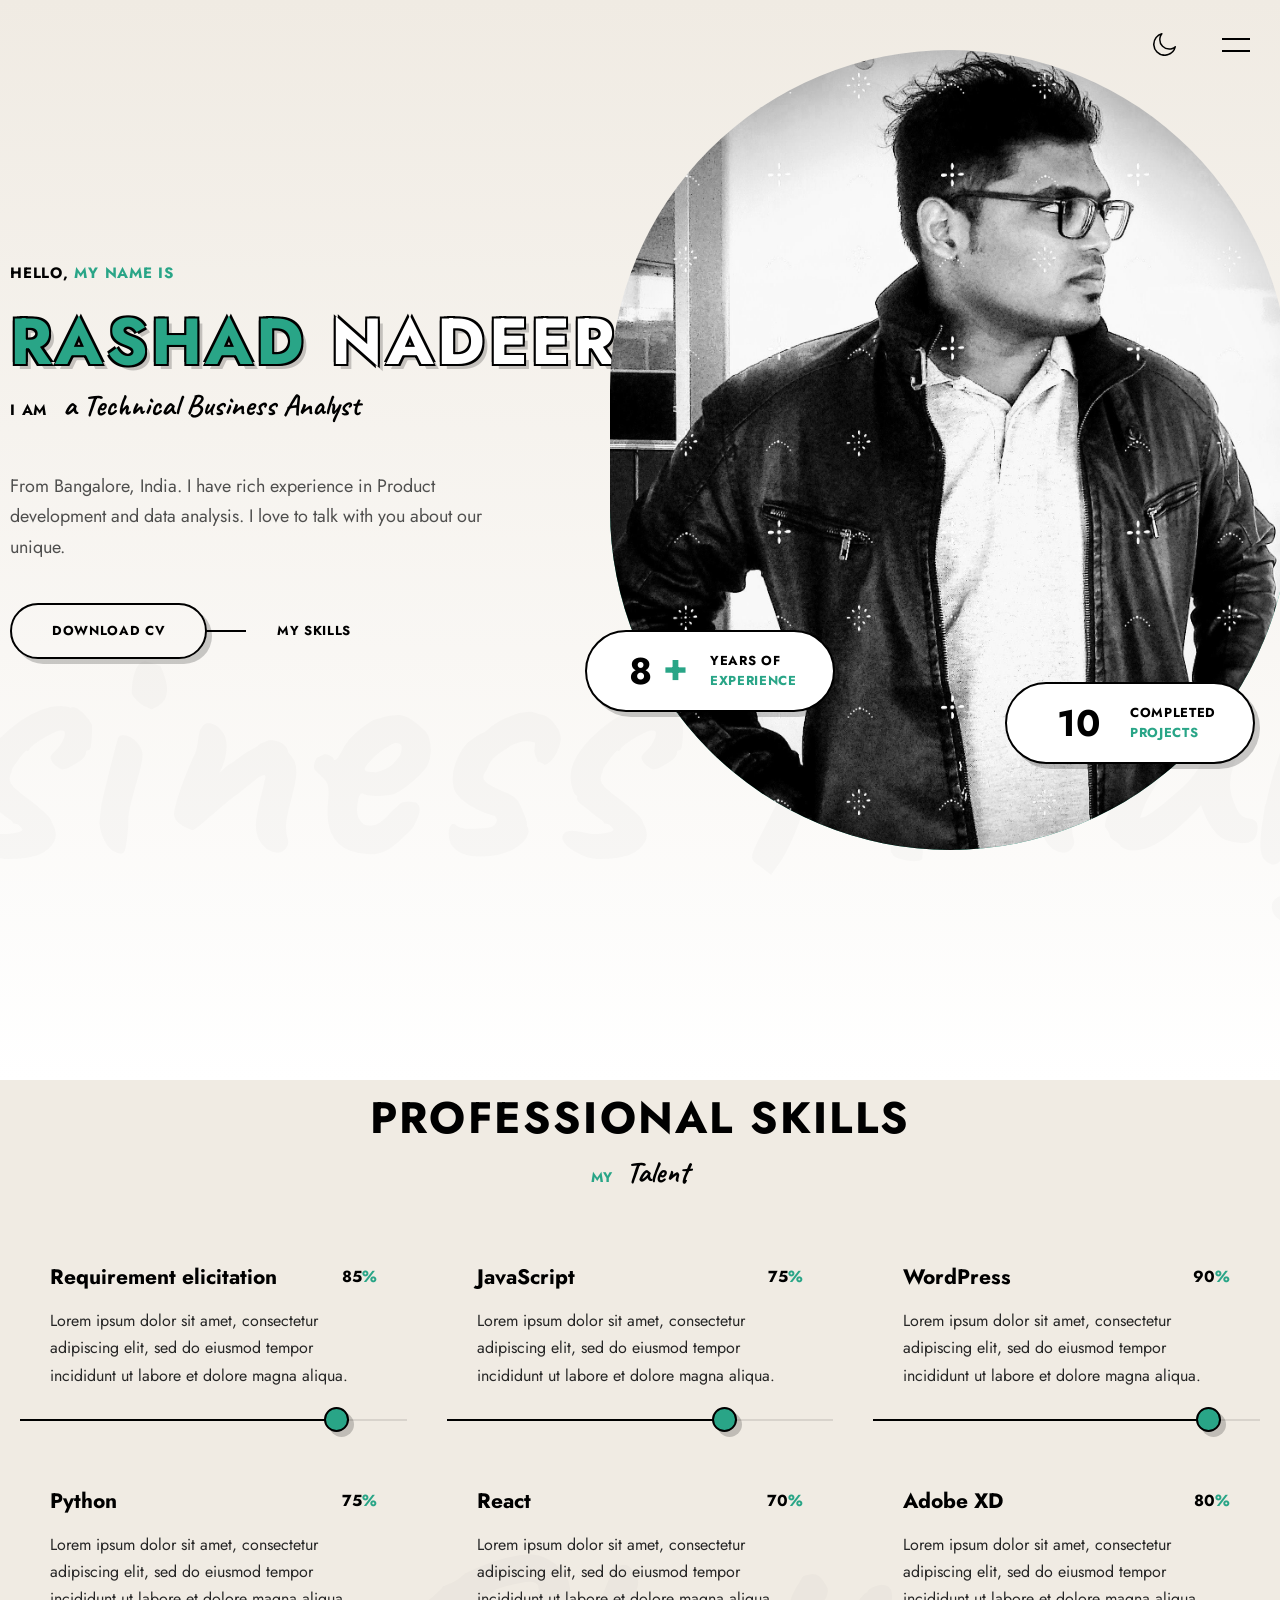
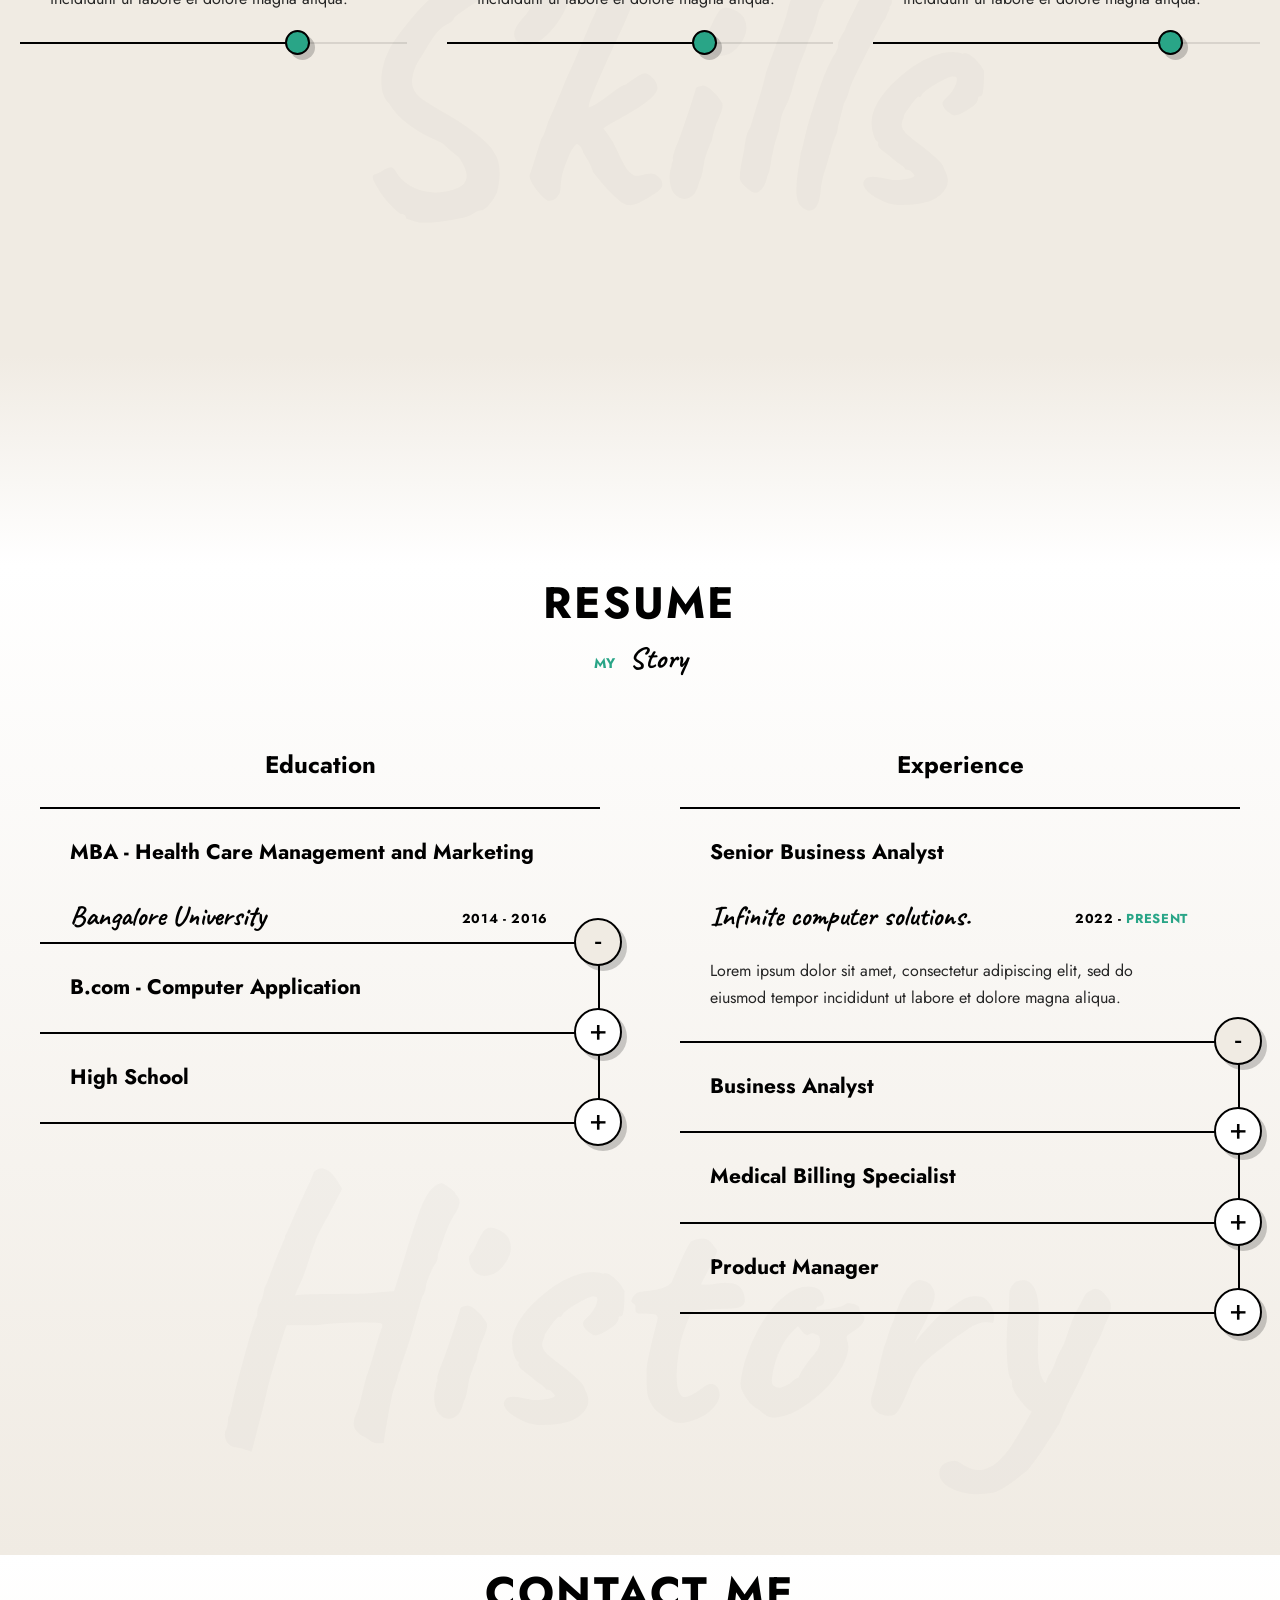
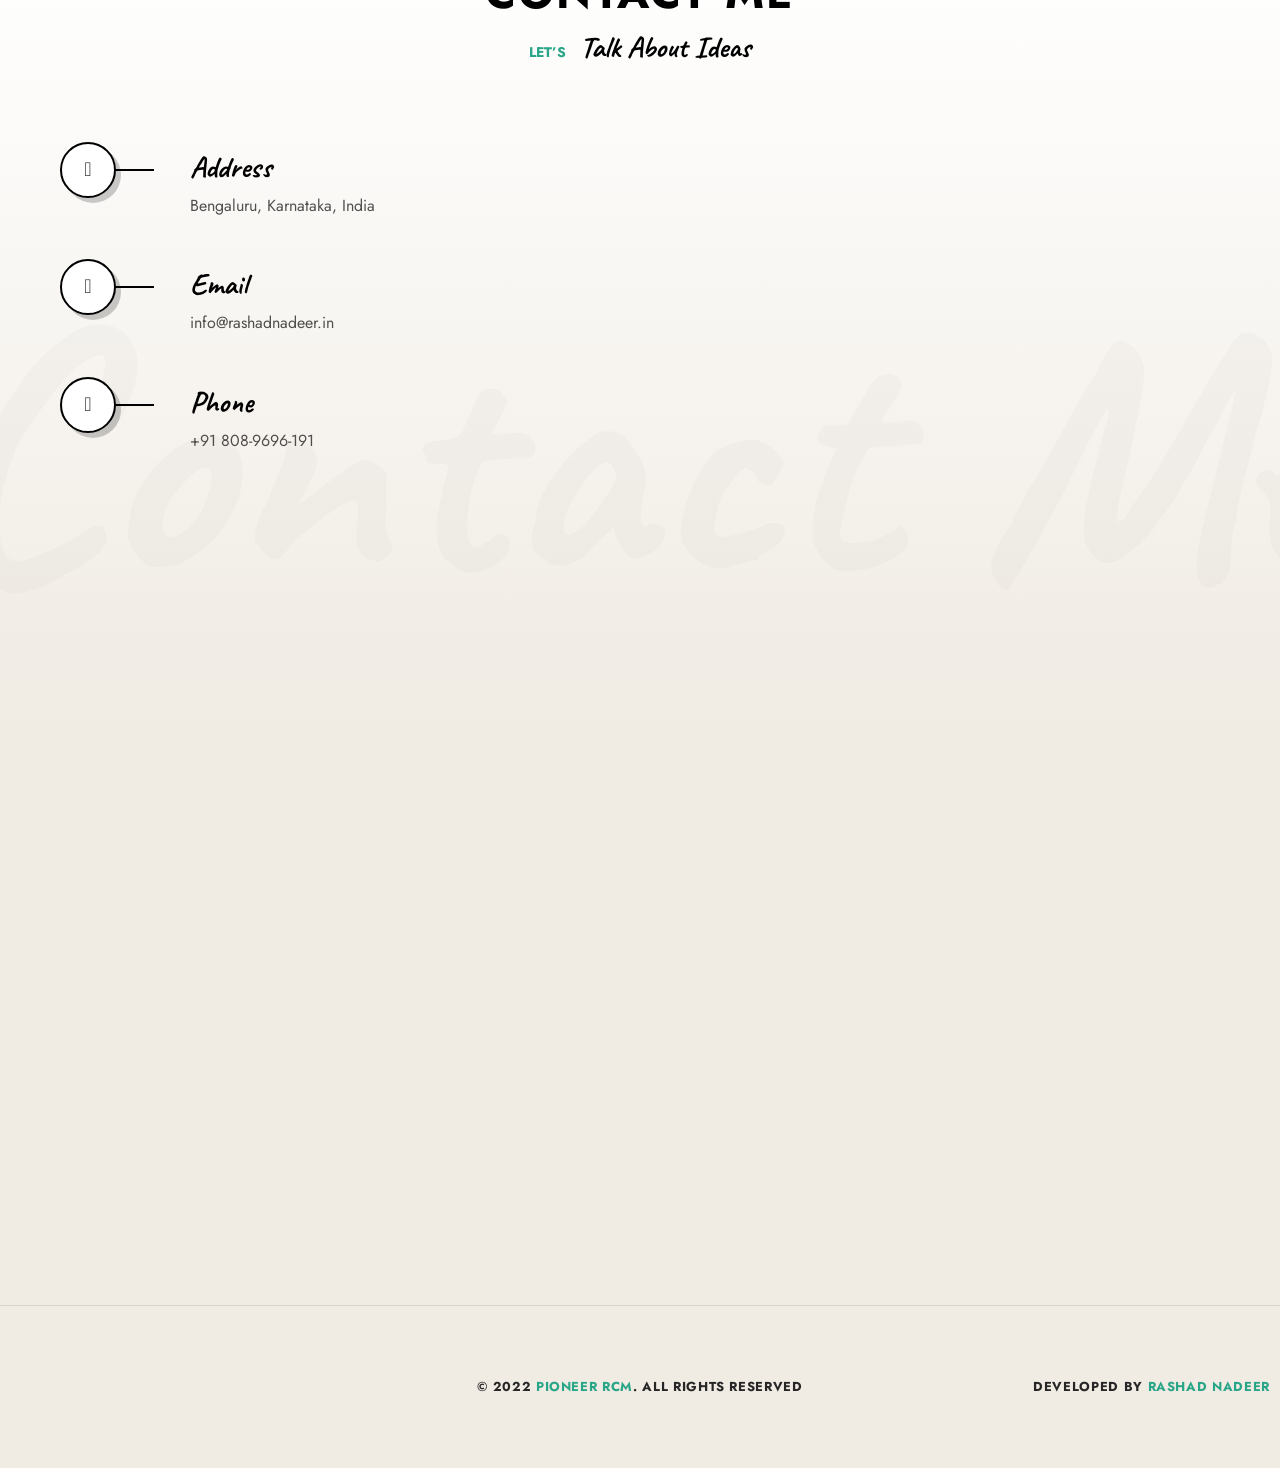
==== index.html @ 8ab6edcb "Update index.html" ====
<!DOCTYPE html>
<html lang="en-US">
    <head>
        <!-- Meta Data -->
        <meta charset="UTF-8" />
        <meta http-equiv="X-UA-Compatible" content="IE=edge" />
        <meta name="viewport" content="width=device-width, initial-scale=1" />
        <link
            rel="stylesheet"
            media="print"
            onload="this.onload=null;this.media='all';"
            id="ao_optimized_gfonts"
            href="https://fonts.googleapis.com/css?family=Jost%3A0%2C100%3B0%2C200%3B0%2C300%3B0%2C400%3B0%2C500%3B0%2C600%3B0%2C700%3B0%2C800%3B0%2C900%3B1%2C100%3B1%2C200%3B1%2C300%3B1%2C400%3B1%2C500%3B1%2C600%3B1%2C700%3B1%2C800%3B1%2C900%7CCaveat%3A400%3B500%3B600%3B700%7CRoboto%3A100%2C100italic%2C200%2C200italic%2C300%2C300italic%2C400%2C400italic%2C500%2C500italic%2C600%2C600italic%2C700%2C700italic%2C800%2C800italic%2C900%2C900italic%7CRoboto+Slab%3A100%2C100italic%2C200%2C200italic%2C300%2C300italic%2C400%2C400italic%2C500%2C500italic%2C600%2C600italic%2C700%2C700italic%2C800%2C800italic%2C900%2C900italic&amp;display=swap"
        />
        <link rel="profile" href="https://gmpg.org/xfn/11" />
        <link media="all" href="wp-content/cache/autoptimize/css/autoptimize_25d482dcd102f81dd9986758b4f0d419.css" rel="stylesheet" />
        <title>Rashad Nadeer - Business Analyst</title>
        <meta name="robots" content="max-image-preview:large" />
        <link href="https://fonts.gstatic.com/" crossorigin="anonymous" rel="preconnect" />
        <style id="classic-theme-styles-inline-css" type="text/css">
            /*! This file is auto-generated */
            .wp-block-button__link {
                color: #fff;
                background-color: #32373c;
                border-radius: 9999px;
                box-shadow: none;
                text-decoration: none;
                padding: calc(0.667em + 2px) calc(1.333em + 2px);
                font-size: 1.125em;
            }
            .wp-block-file__button {
                background: #32373c;
                color: #fff;
                text-decoration: none;
            }
        </style>
        <link rel="stylesheet" id="bslthms-advanced-btns-style-css" href="wp-content/Theme/advanced-btns/assets/style.css" type="text/css" media="all" />
        <link rel="stylesheet" id="elementor-post-7-css" href="wp-content/cache/autoptimize/css/autoptimize_single_4f865a00ffd3d82ce4476d03c33d5dc8.css" type="text/css" media="all" />
        <link rel="stylesheet" id="elementor-post-115-css" href="wp-content/cache/autoptimize/css/autoptimize_single_709d7c8305d66cae9bf28d0bc68e9b47.css" type="text/css" media="all" />
        <link rel="preconnect" href="https://fonts.gstatic.com/" crossorigin />
        <script type="text/javascript" src="wp-includes/js/jquery/jquery.min.js" id="jquery-core-js"></script>
        <link rel="EditURI" type="application/rsd+xml" title="RSD" href="xmlrpc0db0.php?rsd" />
        <meta name="generator" content="WordPress 6.3" />
        <link rel="canonical" href="index.html" />
        <link rel="shortlink" href="index.html" />
        <link rel="alternate" type="application/json+oembed" href="wp-json/oembed/1.0/embedfadd?url=https%3A%2F%2Frashadnadeer.in%2F" />
        <link rel="alternate" type="text/xml+oembed" href="wp-json/oembed/1.0/embed6e47?url=https%3A%2F%2Frashadnadeer.in%2F&amp;format=xml" />
        <meta name="description" content="Rashad Nadeer - Business Analyst" />
        <style></style>
        <meta name="generator" content="Elementor 3.15.3; features: e_dom_optimization, e_optimized_assets_loading, additional_custom_breakpoints; settings: css_print_method-external, google_font-enabled, font_display-auto" />
        <link rel="icon" href="wp-content/uploads/2023/04/cropped-ms-icon-310x310-1-32x32.png" sizes="32x32" />
        <link rel="icon" href="wp-content/uploads/2023/04/cropped-ms-icon-310x310-1-192x192.png" sizes="192x192" />
        <link rel="apple-touch-icon" href="wp-content/uploads/2023/04/cropped-ms-icon-310x310-1-180x180.png" />
        <meta name="msapplication-TileImage" content="https://rashadnadeer.in/wp-content/uploads/2023/04/cropped-ms-icon-310x310-1-270x270.png" />
    </head>
    <body class="home page-template page-template-template-layout-builder page-template-template-layout-builder-php page page-id-115 light-skin elementor-default elementor-kit-7 elementor-page elementor-page-115">
        <div class="container-page">
            <!-- Header -->
            <header class="header">
                <div class="header__builder">
                    <div data-elementor-type="wp-post" data-elementor-id="91" class="elementor elementor-91">
                        <section
                            class="elementor-section elementor-top-section elementor-element elementor-element-852e3c9 elementor-section-content-middle elementor-section-full_width elementor-section-height-default elementor-section-height-default"
                            data-id="852e3c9"
                            data-element_type="section"
                        >
                            <div class="elementor-container elementor-column-gap-no">
                                <div class="elementor-column elementor-col-50 elementor-top-column elementor-element elementor-element-ab1238c" data-id="ab1238c" data-element_type="column">
                                    <div class="elementor-widget-wrap elementor-element-populated">
                                        <div class="elementor-element elementor-element-6b2395b elementor-widget elementor-widget-image" data-id="6b2395b" data-element_type="widget" data-widget_type="image.default">
                                            <div class="elementor-widget-container">
                                                <a href="index.html">
                                                    <noscript><img decoding="async" width="228" height="38" src="wp-content/uploads/2021/11/logo2.png" class="attachment-full size-full wp-image-1170" alt="" /></noscript>
                                                </a>
                                            </div>
                                        </div>
                                    </div>
                                </div>
                                <div class="elementor-column elementor-col-50 elementor-top-column elementor-element elementor-element-2c253e3" data-id="2c253e3" data-element_type="column">
                                    <div class="elementor-widget-wrap elementor-element-populated">
                                        <div
                                            class="elementor-element elementor-element-c48ea9c elementor-widget elementor-widget-luique-header-menu"
                                            data-id="c48ea9c"
                                            data-element_type="widget"
                                            data-widget_type="luique-header-menu.default"
                                        >
                                            <div class="elementor-widget-container">
                                                <!-- switcher btn -->
                                                <a href="#" class="switcher-btn">
                                                    <span class="sw-before">
                                                        <svg xmlns="http://www.w3.org/2000/svg" width="23" height="23" viewBox="0 0 23 23">
                                                            <path
                                                                id="Dark_Theme"
                                                                data-name="Dark Theme"
                                                                fill="#000"
                                                                d="M1759.46,111.076a0.819,0.819,0,0,0-.68.147,8.553,8.553,0,0,1-2.62,1.537,8.167,8.167,0,0,1-2.96.531,8.655,8.655,0,0,1-8.65-8.682,9.247,9.247,0,0,1,.47-2.864,8.038,8.038,0,0,1,1.42-2.54,0.764,0.764,0,0,0-.12-1.063,0.813,0.813,0,0,0-.68-0.148,11.856,11.856,0,0,0-6.23,4.193,11.724,11.724,0,0,0,1,15.387,11.63,11.63,0,0,0,19.55-5.553A0.707,0.707,0,0,0,1759.46,111.076Zm-4.5,6.172a10.137,10.137,0,0,1-14.29-14.145,10.245,10.245,0,0,1,3.38-2.836c-0.14.327-.29,0.651-0.41,1.006a9.908,9.908,0,0,0-.56,3.365,10.162,10.162,0,0,0,10.15,10.189,9.776,9.776,0,0,0,3.49-.62,11.659,11.659,0,0,0,1.12-.473A10.858,10.858,0,0,1,1754.96,117.248Z"
                                                                transform="translate(-1737 -98)"
                                                            />
                                                        </svg>
                                                    </span>
                                                    <span class="sw-after">
                                                        <svg xmlns="http://www.w3.org/2000/svg" width="22.22" height="22.313" viewBox="0 0 22.22 22.313">
                                                            <path
                                                                id="Light_Theme"
                                                                data-name="Light Theme"
                                                                fill="#fff"
                                                                d="M1752.49,105.511a5.589,5.589,0,0,0-3.94-1.655,5.466,5.466,0,0,0-3.94,1.655,5.61,5.61,0,0,0,3.94,9.566,5.473,5.473,0,0,0,3.94-1.653,5.643,5.643,0,0,0,1.65-3.957A5.516,5.516,0,0,0,1752.49,105.511Zm-1.06,6.85a4.1,4.1,0,0,1-5.76,0,4.164,4.164,0,0,1,0-5.788A4.083,4.083,0,0,1,1751.43,112.361Zm7.47-3.662h-2.27a0.768,0.768,0,0,0,0,1.536h2.27A0.768,0.768,0,0,0,1758.9,108.7Zm-10.35,8.12a0.777,0.777,0,0,0-.76.769v2.274a0.777,0.777,0,0,0,.76.767,0.786,0.786,0,0,0,.77-0.767v-2.274A0.786,0.786,0,0,0,1748.55,116.819Zm7.85-.531-1.62-1.624a0.745,0.745,0,0,0-1.06,0,0.758,0.758,0,0,0,0,1.063l1.62,1.625a0.747,0.747,0,0,0,1.06,0A0.759,0.759,0,0,0,1756.4,116.288ZM1748.55,98.3a0.777,0.777,0,0,0-.76.768v2.273a0.778,0.778,0,0,0,.76.768,0.787,0.787,0,0,0,.77-0.768V99.073A0.786,0.786,0,0,0,1748.55,98.3Zm7.88,3.278a0.744,0.744,0,0,0-1.06,0l-1.62,1.624a0.758,0.758,0,0,0,0,1.063,0.745,0.745,0,0,0,1.06,0l1.62-1.624A0.758,0.758,0,0,0,1756.43,101.583Zm-15.96,7.116h-2.26a0.78,0.78,0,0,0-.77.768,0.76,0.76,0,0,0,.77.768h2.26A0.768,0.768,0,0,0,1740.47,108.7Zm2.88,5.965a0.745,0.745,0,0,0-1.06,0l-1.62,1.624a0.759,0.759,0,0,0,0,1.064,0.747,0.747,0,0,0,1.06,0l1.62-1.625A0.758,0.758,0,0,0,1743.35,114.664Zm0-11.457-1.62-1.624a0.744,0.744,0,0,0-1.06,0,0.758,0.758,0,0,0,0,1.063l1.62,1.624a0.745,0.745,0,0,0,1.06,0A0.758,0.758,0,0,0,1743.35,103.207Z"
                                                                transform="translate(-1737.44 -98.313)"
                                                            />
                                                        </svg>
                                                    </span>
                                                </a>
                                                <!-- menu btn -->
                                                <a href="#" class="menu-btn"><span></span><span></span></a>
                                                <!-- Menu Full Overlay -->
                                                <div class="menu-full-overlay">
                                                    <div class="menu-full-container">
                                                        <div class="container">
                                                            <div class="row">
                                                                <div class="col-xs-12 col-sm-12 col-md-12 col-lg-12">
                                                                    <!-- menu full -->
                                                                    <div class="menu-full">
                                                                        <ul id="menu-main-menu" class="menu-full">
                                                                            <li id="menu-item-606" class="menu-item menu-item-type-custom menu-item-object-custom current-menu-item current_page_item">
                                                                                <a class="splitting-text-anim-2" data-splitting="chars" href="index.html">Home</a>
                                                                            </li>
                                                                            <li id="menu-item-1938" class="menu-item menu-item-type-custom menu-item-object-custom current-menu-item current_page_item">
                                                                                <a class="splitting-text-anim-2" data-splitting="chars" href="index.html#skills-section">Skills</a>
                                                                            </li>
                                                                            <li id="menu-item-607" class="menu-item menu-item-type-custom menu-item-object-custom current-menu-item current_page_item">
                                                                                <a class="splitting-text-anim-2" data-splitting="chars" href="index.html#resume-section">Resume</a>
                                                                            </li>
                                                                            <li id="menu-item-611" class="menu-item menu-item-type-custom menu-item-object-custom current-menu-item current_page_item">
                                                                                <a class="splitting-text-anim-2" data-splitting="chars" href="index.html#contact-section">Contact</a>
                                                                            </li>
                                                                        </ul>
                                                                    </div>                                                                 
                                                                    <div class="v-line-block"><span></span></div>
                                                                </div>
                                                            </div>
                                                        </div>
                                                    </div>
                                                    <div class="menu-overlay"></div>
                                                </div>
                                            </div>
                                        </div>
                                    </div>
                                </div>
                            </div>
                        </section>
                    </div>
                </div>
            </header>
            <!-- Wrapper -->
            <div class="wrapper">
                <div id="post-115" class="post-115 page type-page status-publish hentry">
                    <div data-elementor-type="wp-page" data-elementor-id="115" class="elementor elementor-115">
                        <section
                            class="elementor-section elementor-top-section elementor-element elementor-element-5928fe4 elementor-section-height-min-height elementor-section-content-middle lui-gradient-top elementor-section-boxed elementor-section-height-default elementor-section-items-middle"
                            data-id="5928fe4"
                            data-element_type="section"
                            id="started-section"
                        >
                            <div class="elementor-container elementor-column-gap-default">
                                <div class="elementor-column elementor-col-100 elementor-top-column elementor-element elementor-element-f7cb440" data-id="f7cb440" data-element_type="column">
                                    <div class="elementor-widget-wrap elementor-element-populated">
                                        <div
                                            class="elementor-element elementor-element-e6ecb78 v-line v-line-left elementor-widget elementor-widget-luique-hero-image"
                                            data-id="e6ecb78"
                                            data-element_type="widget"
                                            data-widget_type="luique-hero-image.default"
                                        >
                                            <div class="elementor-widget-container">
                                                <!-- Section Hero Started -->
                                                <div class="section hero-started">
                                                    <div class="content scrolla-element-anim-1 scroll-animate" data-animate="active">
                                                        <div class="titles">
                                                            <div class="lui-subtitle">
                                                                <span> Hello, <b>my name is</b> </span>
                                                            </div>
                                                            <h1 class="title splitting-text-anim-1 scroll-animate" data-splitting="chars" data-animate="active">
                                                                <span> <b>Rashad</b> Nadeer </span>
                                                            </h1>
                                                            <div class="label lui-subtitle">I am <strong>a Technical Business Analyst </strong></div>
                                                        </div>
                                                        <div class="description">
                                                            <div><p>From Bangalore, India. I have rich experience in Product development and data analysis. I love to talk with you about our unique.</p></div>  
                                                        </div>
                                                        <div class="bts">
                                                            <a target="_blank" href="wp-content/uploads/2022/10/Rashad_Nadeer_Resume.pdf" class="btn"> <span>Download CV</span> </a>
                                                            <a href="#skills-section" class="btn-lnk"> My Skills </a>
                                                        </div>
                                                    </div>
                                                    <div class="slide scrolla-element-anim-1 scroll-animate" data-animate="active">
                                                        <noscript><img decoding="async" src="wp-content/uploads/2022/09/profile2.png" alt="&lt;b&gt;Zoé&lt;/b&gt; Miller" /></noscript>
                                                        <img
                                                            class="lazyload"
                                                            decoding="async"
                                                            src="data:image/svg+xml,%3Csvg%20xmlns=%22http://www.w3.org/2000/svg%22%20viewBox=%220%200%20210%20140%22%3E%3C/svg%3E"
                                                            data-src="wp-content/uploads/2022/09/profile2.png"
                                                            alt="&lt;b&gt;Zoé&lt;/b&gt; Miller"
                                                        />
                                                        <span class="circle circle-1"></span>
                                                        <span
                                                            class="lazyload circle img-1"
                                                            data-bg="https://rashadnadeer.in/wp-content/uploads/2022/09/pat-1.png"
                                                            style="background-image: url(data:image/svg+xml,%3Csvg%20xmlns=%22http://www.w3.org/2000/svg%22%20viewBox=%220%200%20500%20300%22%3E%3C/svg%3E);"
                                                        ></span>
                                                        <span
                                                            class="lazyload circle img-2"
                                                            data-bg="https://rashadnadeer.in/wp-content/uploads/2022/09/pat-2.png"
                                                            style="background-image: url(data:image/svg+xml,%3Csvg%20xmlns=%22http://www.w3.org/2000/svg%22%20viewBox=%220%200%20500%20300%22%3E%3C/svg%3E);"
                                                        ></span>
                                                        <span
                                                            class="lazyload circle img-3"
                                                            data-bg="https://rashadnadeer.in/wp-content/uploads/2022/09/pat-2.png"
                                                            style="background-image: url(data:image/svg+xml,%3Csvg%20xmlns=%22http://www.w3.org/2000/svg%22%20viewBox=%220%200%20500%20300%22%3E%3C/svg%3E);"
                                                        ></span>
                                                        <div class="info-list">
                                                            <ul>
                                                                <li>
                                                                    <span class="num">8 <strong>+</strong></span> <span class="value">Years of <strong>Experience</strong></span>
                                                                </li>
                                                                <li>
                                                                    <span class="num">10</span> <span class="value">Completed <strong>Projects</strong></span>
                                                                </li>
                                                            </ul>
                                                        </div>
                                                    </div>
                                                </div>
                                            </div>
                                        </div>
                                        <div
                                            class="elementor-element elementor-element-1d7818b elementor-absolute elementor-widget elementor-widget-luique-bgtitle"
                                            data-id="1d7818b"
                                            data-element_type="widget"
                                            data-settings='{"_position":"absolute"}'
                                            data-widget_type="luique-bgtitle.default"
                                        >
                                            <div class="elementor-widget-container">
                                                <div class="lui-bgtitle"><span> Business Analyst </span></div>
                                            </div>
                                        </div>
                                    </div>
                                </div>
                            </div>
                        </section>
						<section
                            class="elementor-section elementor-top-section elementor-element elementor-element-c5eed56 elementor-section-full_width lui-gradient-center elementor-section-height-default elementor-section-height-default"
                            data-id="c5eed56"
                            data-element_type="section"
                            id="skills-section"
                        >
                            <div class="elementor-container elementor-column-gap-no">
                                <div class="elementor-column elementor-col-100 elementor-top-column elementor-element elementor-element-b550ade" data-id="b550ade" data-element_type="column">
                                    <div class="elementor-widget-wrap elementor-element-populated">
                                        <section
                                            class="elementor-section elementor-inner-section elementor-element elementor-element-5679044 elementor-section-boxed elementor-section-height-default elementor-section-height-default"
                                            data-id="5679044"
                                            data-element_type="section"
                                        >
                                            <div class="elementor-container elementor-column-gap-default">
                                                <div class="elementor-column elementor-col-100 elementor-inner-column elementor-element elementor-element-e1e8420" data-id="e1e8420" data-element_type="column">
                                                    <div class="elementor-widget-wrap elementor-element-populated">
                                                        <div
                                                            class="elementor-element elementor-element-1d04a55 elementor-widget elementor-widget-luique-section-heading"
                                                            data-id="1d04a55"
                                                            data-element_type="widget"
                                                            data-widget_type="luique-section-heading.default"
                                                        >
                                                            <div class="elementor-widget-container">
                                                                <!-- Section Heading -->
                                                                <div class="m-titles">
                                                                    <h2 class="m-title splitting-text-anim-1 scroll-animate" data-splitting="words" data-animate="active"><span> Professional Skills </span></h2>
                                                                    <div class="m-subtitle splitting-text-anim-1 scroll-animate" data-splitting="words" data-animate="active">
                                                                        <span> my <b>Talent</b> </span>
                                                                    </div>
                                                                </div>
                                                            </div>
                                                        </div>
                                                    </div>
                                                </div>
                                            </div>
                                        </section>
                                        <section
                                            class="elementor-section elementor-inner-section elementor-element elementor-element-6f48272 v-line v-line-left elementor-section-boxed elementor-section-height-default elementor-section-height-default"
                                            data-id="6f48272"
                                            data-element_type="section"
                                        >
                                            <div class="elementor-container elementor-column-gap-custom">
                                                <div class="elementor-column elementor-col-33 elementor-inner-column elementor-element elementor-element-2fe5eab" data-id="2fe5eab" data-element_type="column">
                                                    <div class="elementor-widget-wrap elementor-element-populated">
                                                        <div
                                                            class="elementor-element elementor-element-acf98dc elementor-widget elementor-widget-luique-skills"
                                                            data-id="acf98dc"
                                                            data-element_type="widget"
                                                            data-widget_type="luique-skills.default"
                                                        >
                                                            <div class="elementor-widget-container">
                                                                <!-- Skills -->
                                                                <div class="skills-items">
                                                                    <div class="skills-item scrolla-element-anim-1 scroll-animate" data-animate="active">
                                                                        <h6 class="name"><span> Requirement elicitation </span></h6>
                                                                        <div class="text">
                                                                            <div><p>Lorem ipsum dolor sit amet, consectetur adipiscing elit, sed do eiusmod tempor incididunt ut labore et dolore magna aliqua.</p></div>
                                                                        </div>
                                                                        <div class="dots">
                                                                            <div class="dot" style="width: 85%;"><span></span></div>
                                                                        </div>
                                                                        <div class="value">
                                                                            <span class="num">85<span>%</span></span>
                                                                        </div>
                                                                    </div>
                                                                    <div class="skills-item scrolla-element-anim-1 scroll-animate" data-animate="active">
                                                                        <h6 class="name"><span> Python </span></h6>
                                                                        <div class="text">
                                                                            <div><p>Lorem ipsum dolor sit amet, consectetur adipiscing elit, sed do eiusmod tempor incididunt ut labore et dolore magna aliqua.</p></div>
                                                                        </div>
                                                                        <div class="dots">
                                                                            <div class="dot" style="width: 75%;"><span></span></div>
                                                                        </div>
                                                                        <div class="value">
                                                                            <span class="num">75<span>%</span></span>
                                                                        </div>
                                                                    </div>
                                                                </div>
                                                            </div>
                                                        </div>
                                                    </div>
                                                </div>
                                                <div class="elementor-column elementor-col-33 elementor-inner-column elementor-element elementor-element-c5d3613" data-id="c5d3613" data-element_type="column">
                                                    <div class="elementor-widget-wrap elementor-element-populated">
                                                        <div
                                                            class="elementor-element elementor-element-9959a83 elementor-widget elementor-widget-luique-skills"
                                                            data-id="9959a83"
                                                            data-element_type="widget"
                                                            data-widget_type="luique-skills.default"
                                                        >
                                                            <div class="elementor-widget-container">
                                                                <!-- Skills -->
                                                                <div class="skills-items">
                                                                    <div class="skills-item scrolla-element-anim-1 scroll-animate" data-animate="active">
                                                                        <h6 class="name"><span> JavaScript </span></h6>
                                                                        <div class="text">
                                                                            <div><p>Lorem ipsum dolor sit amet, consectetur adipiscing elit, sed do eiusmod tempor incididunt ut labore et dolore magna aliqua.</p></div>
                                                                        </div>
                                                                        <div class="dots">
                                                                            <div class="dot" style="width: 75%;"><span></span></div>
                                                                        </div>
                                                                        <div class="value">
                                                                            <span class="num">75<span>%</span></span>
                                                                        </div>
                                                                    </div>
                                                                    <div class="skills-item scrolla-element-anim-1 scroll-animate" data-animate="active">
                                                                        <h6 class="name"><span> React </span></h6>
                                                                        <div class="text">
                                                                            <div><p>Lorem ipsum dolor sit amet, consectetur adipiscing elit, sed do eiusmod tempor incididunt ut labore et dolore magna aliqua.</p></div>
                                                                        </div>
                                                                        <div class="dots">
                                                                            <div class="dot" style="width: 70%;"><span></span></div>
                                                                        </div>
                                                                        <div class="value">
                                                                            <span class="num">70<span>%</span></span>
                                                                        </div>
                                                                    </div>
                                                                </div>
                                                            </div>
                                                        </div>
                                                    </div>
                                                </div>
                                                <div class="elementor-column elementor-col-33 elementor-inner-column elementor-element elementor-element-9d8cd25" data-id="9d8cd25" data-element_type="column">
                                                    <div class="elementor-widget-wrap elementor-element-populated">
                                                        <div
                                                            class="elementor-element elementor-element-c071cce elementor-widget elementor-widget-luique-skills"
                                                            data-id="c071cce"
                                                            data-element_type="widget"
                                                            data-widget_type="luique-skills.default"
                                                        >
                                                            <div class="elementor-widget-container">
                                                                <!-- Skills -->
                                                                <div class="skills-items">
                                                                    <div class="skills-item scrolla-element-anim-1 scroll-animate" data-animate="active">
                                                                        <h6 class="name"><span> WordPress </span></h6>
                                                                        <div class="text">
                                                                            <div><p>Lorem ipsum dolor sit amet, consectetur adipiscing elit, sed do eiusmod tempor incididunt ut labore et dolore magna aliqua.</p></div>
                                                                        </div>
                                                                        <div class="dots">
                                                                            <div class="dot" style="width: 90%;"><span></span></div>
                                                                        </div>
                                                                        <div class="value">
                                                                            <span class="num">90<span>%</span></span>
                                                                        </div>
                                                                    </div>
                                                                    <div class="skills-item scrolla-element-anim-1 scroll-animate" data-animate="active">
                                                                        <h6 class="name"><span> Adobe XD </span></h6>
                                                                        <div class="text">
                                                                            <div><p>Lorem ipsum dolor sit amet, consectetur adipiscing elit, sed do eiusmod tempor incididunt ut labore et dolore magna aliqua.</p></div>
                                                                        </div>
                                                                        <div class="dots">
                                                                            <div class="dot" style="width: 80%;"><span></span></div>
                                                                        </div>
                                                                        <div class="value">
                                                                            <span class="num">80<span>%</span></span>
                                                                        </div>
                                                                    </div>
                                                                </div>
                                                            </div>
                                                        </div>
                                                    </div>
                                                </div>
                                            </div>
                                        </section>
                                        <div class="elementor-element elementor-element-64dfb76 elementor-widget elementor-widget-luique-bgtitle" data-id="64dfb76" data-element_type="widget" data-widget_type="luique-bgtitle.default">
                                            <div class="elementor-widget-container">
                                                <div class="lui-bgtitle"><span> Skills </span></div>
                                            </div>
                                        </div>
                                    </div>
                                </div>
                            </div>
                        </section>
                        <section
                            class="elementor-section elementor-top-section elementor-element elementor-element-9448ad8 elementor-section-full_width lui-gradient-top elementor-section-height-default elementor-section-height-default"
                            data-id="9448ad8"
                            data-element_type="section"
                            id="works-section"
                        >
                        </section>  
                        <section
                            class="elementor-section elementor-top-section elementor-element elementor-element-0812a25 elementor-section-full_width lui-gradient-bottom elementor-section-height-default elementor-section-height-default"
                            data-id="0812a25"
                            data-element_type="section"
                            id="resume-section"
                        >
                            <div class="elementor-container elementor-column-gap-no">
                                <div class="elementor-column elementor-col-100 elementor-top-column elementor-element elementor-element-e0cfaf1" data-id="e0cfaf1" data-element_type="column">
                                    <div class="elementor-widget-wrap elementor-element-populated">
                                        <section
                                            class="elementor-section elementor-inner-section elementor-element elementor-element-097baec elementor-section-boxed elementor-section-height-default elementor-section-height-default"
                                            data-id="097baec"
                                            data-element_type="section"
                                        >
                                            <div class="elementor-container elementor-column-gap-default">
                                                <div class="elementor-column elementor-col-100 elementor-inner-column elementor-element elementor-element-c2b1cc1" data-id="c2b1cc1" data-element_type="column">
                                                    <div class="elementor-widget-wrap elementor-element-populated">
                                                        <div
                                                            class="elementor-element elementor-element-1731d1b elementor-widget elementor-widget-luique-section-heading"
                                                            data-id="1731d1b"
                                                            data-element_type="widget"
                                                            data-widget_type="luique-section-heading.default"
                                                        >
                                                            <div class="elementor-widget-container">
                                                                <!-- Section Heading -->
                                                                <div class="m-titles">
                                                                    <h2 class="m-title splitting-text-anim-1 scroll-animate" data-splitting="words" data-animate="active"><span> Resume </span></h2>
                                                                    <div class="m-subtitle splitting-text-anim-1 scroll-animate" data-splitting="words" data-animate="active">
                                                                        <span> my <b>Story</b> </span>
                                                                    </div>
                                                                </div>
                                                            </div>
                                                        </div>
                                                    </div>
                                                </div>
                                            </div>
                                        </section>
                                        <section
                                            class="elementor-section elementor-inner-section elementor-element elementor-element-7994a41 v-line v-line-left elementor-section-boxed elementor-section-height-default elementor-section-height-default"
                                            data-id="7994a41"
                                            data-element_type="section"
                                        >
                                            <div class="elementor-container elementor-column-gap-custom">
                                                <div class="elementor-column elementor-col-50 elementor-inner-column elementor-element elementor-element-9ef002f" data-id="9ef002f" data-element_type="column">
                                                    <div class="elementor-widget-wrap elementor-element-populated">
                                                        <div
                                                            class="elementor-element elementor-element-fddc017 elementor-widget elementor-widget-luique-history"
                                                            data-id="fddc017"
                                                            data-element_type="widget"
                                                            data-widget_type="luique-history.default"
                                                        >
                                                            <div class="elementor-widget-container">
                                                                <!-- History -->
                                                                <h5 class="history-title scrolla-element-anim-1 scroll-animate" data-animate="active"><span> Education </span></h5>
                                                                <div class="history-items">
                                                                    <div class="history-item lui-collapse-item opened scrolla-element-anim-1 scroll-animate" data-animate="active">
                                                                        <h6 class="name lui-collapse-btn active"><span> MBA - Health Care Management and Marketing  </span></h6>
                                                                        <div class="history-content">
                                                                            <div class="subname"><span> Bangalore University</span></div>
                                                                            <div class="date lui-subtitle"><span> 2014 - 2016 </span></div>
                                                                           
                                                                        </div>
                                                                    </div>
                                                                    <div class="history-item lui-collapse-item scrolla-element-anim-1 scroll-animate" data-animate="active">
                                                                        <h6 class="name lui-collapse-btn"><span> B.com - Computer Application </span></h6>
                                                                        <div class="history-content">
                                                                            <div class="subname"><span> MG University </span></div>
                                                                            <div class="date lui-subtitle"><span> 2010 - 2013 </span></div>
                                                                            
                                                                        </div>
                                                                    </div>
                                                                    <div class="history-item lui-collapse-item scrolla-element-anim-1 scroll-animate" data-animate="active">
                                                                        <h6 class="name lui-collapse-btn"><span> High School </span></h6>
                                                                        <div class="history-content">
                                                                            <div class="subname"><span> International Indian School,Jeddah  </span></div>
                                                                            <div class="date lui-subtitle"><span> - 2010 </span></div>
                                                                            
                                                                        </div>
                                                                    </div>
                                                                </div>
                                                            </div>
                                                        </div>
                                                    </div>
                                                </div>
                                                <div class="elementor-column elementor-col-50 elementor-inner-column elementor-element elementor-element-900c59c" data-id="900c59c" data-element_type="column">
                                                    <div class="elementor-widget-wrap elementor-element-populated">
                                                        <div
                                                            class="elementor-element elementor-element-d6ff03d elementor-widget elementor-widget-luique-history"
                                                            data-id="d6ff03d"
                                                            data-element_type="widget"
                                                            data-widget_type="luique-history.default"
                                                        >
                                                            <div class="elementor-widget-container">
                                                                <!-- History -->
                                                                <h5 class="history-title scrolla-element-anim-1 scroll-animate" data-animate="active"><span> Experience </span></h5>
                                                                <div class="history-items">
                                                                    <div class="history-item lui-collapse-item opened scrolla-element-anim-1 scroll-animate" data-animate="active">
                                                                        <h6 class="name lui-collapse-btn active"><span> Senior Business Analyst </span></h6>
                                                                        <div class="history-content">
                                                                            <div class="subname"><span> Infinite computer solutions. </span></div>
                                                                            <div class="date lui-subtitle">
                                                                                <span> 2022 - <b>Present</b> </span>
                                                                            </div>
                                                                            <div class="text">
                                                                                <div><p>Lorem ipsum dolor sit amet, consectetur adipiscing elit, sed do eiusmod tempor incididunt ut labore et dolore magna aliqua.</p></div>
                                                                            </div>
                                                                        </div>
                                                                    </div>
                                                                    <div class="history-item lui-collapse-item scrolla-element-anim-1 scroll-animate" data-animate="active">
                                                                        <h6 class="name lui-collapse-btn"><span> Business Analyst </span></h6>
                                                                        <div class="history-content">
                                                                            <div class="subname"><span> Pioneer Rcm </span></div>
                                                                            <div class="date lui-subtitle"><span> 2019 - 2022  </span></div>
                                                                            <div class="text">
                                                                                <div><p>Lorem ipsum dolor sit amet, consectetur adipiscing elit, sed do eiusmod tempor incididunt ut labore et dolore magna aliqua.</p></div>
                                                                            </div>
                                                                        </div>
                                                                    </div>
                                                                    <div class="history-item lui-collapse-item scrolla-element-anim-1 scroll-animate" data-animate="active">
                                                                        <h6 class="name lui-collapse-btn"><span> Medical Billing Specialist </span></h6>
                                                                        <div class="history-content">
                                                                            <div class="subname"><span> Cerner Corporation </span></div>
                                                                            <div class="date lui-subtitle"><span> 2018 - 2019  </span></div>
                                                                            <div class="text">
                                                                                <div><p>Lorem ipsum dolor sit amet, consectetur adipiscing elit, sed do eiusmod tempor incididunt ut labore et dolore magna aliqua.</p></div>
                                                                            </div>
                                                                        </div>
                                                                    </div>
																	<div class="history-item lui-collapse-item scrolla-element-anim-1 scroll-animate" data-animate="active">
                                                                        <h6 class="name lui-collapse-btn"><span> Product Manager </span></h6>
                                                                        <div class="history-content">
                                                                            <div class="subname"><span> LegalMD Global </span></div>
                                                                            <div class="date lui-subtitle"><span> 2017 - 2018  </span></div>
                                                                            <div class="text">
                                                                                <div><p>Lorem ipsum dolor sit amet, consectetur adipiscing elit, sed do eiusmod tempor incididunt ut labore et dolore magna aliqua.</p></div>
                                                                            </div>
                                                                        </div>
                                                                    </div>
                                                                </div>
                                                            </div>
                                                        </div>
                                                    </div>
                                                </div>
                                            </div>
                                        </section>
                                        <div class="elementor-element elementor-element-2fae71e elementor-widget elementor-widget-luique-bgtitle" data-id="2fae71e" data-element_type="widget" data-widget_type="luique-bgtitle.default">
                                            <div class="elementor-widget-container">
                                                <div class="lui-bgtitle"><span> History </span></div>
                                            </div>
                                        </div>
                                    </div>
                                </div>
                            </div>
                        </section>
                        <section
                            class="elementor-section elementor-top-section elementor-element elementor-element-118ec8a elementor-section-full_width lui-gradient-bottom elementor-section-height-default elementor-section-height-default"
                            data-id="118ec8a"
                            data-element_type="section"
                            id="contact-section"
                        >
                            <div class="elementor-container elementor-column-gap-no">
                                <div class="elementor-column elementor-col-100 elementor-top-column elementor-element elementor-element-506c0e9" data-id="506c0e9" data-element_type="column">
                                    <div class="elementor-widget-wrap elementor-element-populated">
                                        <section
                                            class="elementor-section elementor-inner-section elementor-element elementor-element-233590c elementor-section-boxed elementor-section-height-default elementor-section-height-default"
                                            data-id="233590c"
                                            data-element_type="section"
                                        >
                                            <div class="elementor-container elementor-column-gap-default">
                                                <div class="elementor-column elementor-col-100 elementor-inner-column elementor-element elementor-element-d5466f4" data-id="d5466f4" data-element_type="column">
                                                    <div class="elementor-widget-wrap elementor-element-populated">
                                                        <div
                                                            class="elementor-element elementor-element-b649168 elementor-widget elementor-widget-luique-section-heading"
                                                            data-id="b649168"
                                                            data-element_type="widget"
                                                            data-widget_type="luique-section-heading.default"
                                                        >
                                                            <div class="elementor-widget-container">
                                                                <!-- Section Heading -->
                                                                <div class="m-titles">
                                                                    <h2 class="m-title splitting-text-anim-1 scroll-animate" data-splitting="words" data-animate="active"><span> Contact Me </span></h2>
                                                                    <div class="m-subtitle splitting-text-anim-1 scroll-animate" data-splitting="words" data-animate="active">
                                                                        <span> Let’s <b>Talk About Ideas</b> </span>
                                                                    </div>
                                                                </div>
                                                            </div>
                                                        </div>
                                                    </div>
                                                </div>
                                            </div>
                                        </section>
                                        <section
                                            class="elementor-section elementor-inner-section elementor-element elementor-element-ab9ee99 v-line v-line-left elementor-section-boxed elementor-section-height-default elementor-section-height-default"
                                            data-id="ab9ee99"
                                            data-element_type="section"
                                        >
                                            <div class="elementor-container elementor-column-gap-default">
                                                <div class="elementor-column elementor-col-50 elementor-inner-column elementor-element elementor-element-1bb439c" data-id="1bb439c" data-element_type="column">
                                                    <div class="elementor-widget-wrap elementor-element-populated">
                                                        <div
                                                            class="elementor-element elementor-element-1b8e289 elementor-widget elementor-widget-luique-about-numbers"
                                                            data-id="1b8e289"
                                                            data-element_type="widget"
                                                            data-widget_type="luique-about-numbers.default"
                                                        >
                                                            <div class="elementor-widget-container">
                                                                <!-- Section contact info -->
                                                                <div class="numbers-items">
                                                                    <div class="numbers-item scrolla-element-anim-1 scroll-animate" data-animate="active">
                                                                        <div class="icon"><i aria-hidden="true" class="far fa-map"></i></div>
                                                                        <div class="title"><span> Address </span></div>
                                                                        <div class="lui-text"><span> Bengaluru, Karnataka, India </span></div>
                                                                    </div>
                                                                    <div class="numbers-item scrolla-element-anim-1 scroll-animate" data-animate="active">
                                                                        <div class="icon"><i aria-hidden="true" class="far fa-envelope"></i></div>
                                                                        <div class="title"><span> Email </span></div>
                                                                        <div class="lui-text"><span> info@rashadnadeer.in </span></div>
                                                                    </div>
                                                                    <div class="numbers-item scrolla-element-anim-1 scroll-animate" data-animate="active">
                                                                        <div class="icon"><i aria-hidden="true" class="far fa-address-book"></i></div>
                                                                        <div class="title"><span> Phone </span></div>
                                                                        <div class="lui-text"><span> +91 808-9696-191 </span></div>
                                                                    </div>
                                                                </div>
                                                            </div>
                                                        </div>
                                                    </div>
                                                </div>
                                            </div>
                                        </section>
                                        <div class="elementor-element elementor-element-c4eec92 elementor-widget elementor-widget-luique-bgtitle" data-id="c4eec92" data-element_type="widget" data-widget_type="luique-bgtitle.default">
                                            <div class="elementor-widget-container">
                                                <div class="lui-bgtitle"><span> Contact Me </span></div>
                                            </div>
                                        </div>
                                    </div>
                                </div>
                            </div>
                        </section>
                        <section
                            class="elementor-section elementor-top-section elementor-element elementor-element-440dceb elementor-section-full_width elementor-section-height-default elementor-section-height-default"
                            data-id="440dceb"
                            data-element_type="section"
                        >
                            <div class="elementor-container elementor-column-gap-no">
                                <div class="elementor-column elementor-col-100 elementor-top-column elementor-element elementor-element-f7384a5" data-id="f7384a5" data-element_type="column">
                                    <div class="elementor-widget-wrap elementor-element-populated">
                                        <div class="elementor-element elementor-element-ac640fe elementor-widget elementor-widget-google_maps" data-id="ac640fe" data-element_type="widget" data-widget_type="google_maps.default">
                                            <div class="elementor-widget-container">
                                                <div class="elementor-custom-embed">
                                                    <iframe
                                                        loading="lazy"
                                                        src="https://www.google.com/maps/embed?pb=!1m18!1m12!1m3!1d3669.644699107179!2d77.73544340508631!3d12.981237381882458!2m3!1f0!2f0!3f0!3m2!1i1024!2i768!4f13.1!3m3!1m2!1s0x3bae11fb73611207%3A0x8704ad2f114384dc!2sConduent%20Business%20Services%20India%20LLP!5e0!3m2!1sen!2sin!4v1695924971980!5m2!1sen!2sin"
                                                        title="Bangalore, KA, India"
                                                        aria-label="Bangalore, KA, India"
                                                    ></iframe>
                                                </div>
                                            </div>
                                        </div>
                                    </div>
                                </div>
                            </div>
                        </section>
                    </div>
                </div>
                <!-- #post-115 -->
            </div>
            <!-- Footer -->
            <div class="footer">
                <div class="footer__builder">
                    <div data-elementor-type="wp-post" data-elementor-id="148" class="elementor elementor-148">
                        <section
                            class="elementor-section elementor-top-section elementor-element elementor-element-2292e97 elementor-section-content-middle elementor-section-boxed elementor-section-height-default elementor-section-height-default"
                            data-id="2292e97"
                            data-element_type="section"
                        >
                            <div class="elementor-container elementor-column-gap-default">
                                <div class="elementor-column elementor-col-33 elementor-top-column elementor-element elementor-element-1b638f0" data-id="1b638f0" data-element_type="column">
                                    <div class="elementor-widget-wrap elementor-element-populated">
                                        <div
                                            class="elementor-element elementor-element-2cc9b55 elementor-widget elementor-widget-luique-social-links"
                                            data-id="2cc9b55"
                                            data-element_type="widget"
                                            data-widget_type="luique-social-links.default"
                                        >
                                            <div class="elementor-widget-container">
                                            </div>
                                        </div>
                                    </div>
                                </div>
                                <div class="elementor-column elementor-col-33 elementor-top-column elementor-element elementor-element-1c9b303" data-id="1c9b303" data-element_type="column">
                                    <div class="elementor-widget-wrap elementor-element-populated">
                                        <div class="elementor-element elementor-element-c385779 elementor-widget elementor-widget-luique-copyright" data-id="c385779" data-element_type="widget" data-widget_type="luique-copyright.default">
                                            <div class="elementor-widget-container">
                                                <div class="copyright-text scrolla-element-anim-1 scroll-animate" data-animate="active">
                                                    <div>
                                                        <p>© 2022 <strong>Pioneer RCM</strong>. All rights reserved</p>
                                                    </div>
                                                </div>
                                            </div>
                                        </div>
                                    </div>
                                </div>
                                <div class="elementor-column elementor-col-33 elementor-top-column elementor-element elementor-element-2e4ce90" data-id="2e4ce90" data-element_type="column">
                                    <div class="elementor-widget-wrap elementor-element-populated">
                                        <div class="elementor-element elementor-element-8b314e8 elementor-widget elementor-widget-luique-copyright" data-id="8b314e8" data-element_type="widget" data-widget_type="luique-copyright.default">
                                            <div class="elementor-widget-container">
                                                <div class="copyright-text scrolla-element-anim-1 scroll-animate" data-animate="active">
                                                    <div>Developed by <strong>Rashad Nadeer </strong></div>
                                                </div>
                                            </div>
                                        </div>
                                    </div>
                                </div>
                            </div>
                        </section>
                    </div>
                </div>
            </div>
        </div>
        <!-- cursor -->
        <div class="cursor"></div>
        <noscript>
            <style>
                .lazyload {
                    display: none;
                }
            </style>
        </noscript>
        <script data-noptimize="1">
            window.lazySizesConfig = window.lazySizesConfig || {};
            window.lazySizesConfig.loadMode = 1;
        </script>
        <script async data-noptimize="1" src="wp-content/plugins/autoptimize/classes/external/js/lazysizes.min.js"></script>
        <link rel="stylesheet" id="elementor-post-91-css" href="wp-content/cache/autoptimize/css/autoptimize_single_554b31d314ed89bcc55fd8a8ca8ad496.css" type="text/css" media="all" />
        <link rel="stylesheet" id="elementor-post-148-css" href="wp-content/cache/autoptimize/css/autoptimize_single_2e7a2717cbb6e8c8ebba5ec392e55dd5.css" type="text/css" media="all" />
        <script type="text/javascript" src="wp-content/Theme/advanced-btns/assets/script.js" id="bslthms-advanced-btns-script-js"></script>
        <script id="luique-rrssb-js-after" type="text/javascript">
            jQuery(document).ready(function ($) {
                $(".social-share").rrssb({ title: "Home", url: "https://rashadnadeer.in/" });
            });
        </script>
        <script id="elementor-frontend-js-before" type="text/javascript">
            var elementorFrontendConfig = {
                environmentMode: { edit: false, wpPreview: false, isScriptDebug: false },
                i18n: {
                    shareOnFacebook: "Share on Facebook",
                    shareOnTwitter: "Share on Twitter",
                    pinIt: "Pin it",
                    download: "Download",
                    downloadImage: "Download image",
                    fullscreen: "Fullscreen",
                    zoom: "Zoom",
                    share: "Share",
                    playVideo: "Play Video",
                    previous: "Previous",
                    next: "Next",
                    close: "Close",
                    a11yCarouselWrapperAriaLabel: "Carousel | Horizontal scrolling: Arrow Left & Right",
                    a11yCarouselPrevSlideMessage: "Previous slide",
                    a11yCarouselNextSlideMessage: "Next slide",
                    a11yCarouselFirstSlideMessage: "This is the first slide",
                    a11yCarouselLastSlideMessage: "This is the last slide",
                    a11yCarouselPaginationBulletMessage: "Go to slide",
                },
                is_rtl: false,
                breakpoints: { xs: 0, sm: 480, md: 768, lg: 1025, xl: 1440, xxl: 1600 },
                responsive: {
                    breakpoints: {
                        mobile: { label: "Mobile Portrait", value: 767, default_value: 767, direction: "max", is_enabled: true },
                        mobile_extra: { label: "Mobile Landscape", value: 880, default_value: 880, direction: "max", is_enabled: false },
                        tablet: { label: "Tablet Portrait", value: 1024, default_value: 1024, direction: "max", is_enabled: true },
                        tablet_extra: { label: "Tablet Landscape", value: 1200, default_value: 1200, direction: "max", is_enabled: false },
                        laptop: { label: "Laptop", value: 1366, default_value: 1366, direction: "max", is_enabled: false },
                        widescreen: { label: "Widescreen", value: 2400, default_value: 2400, direction: "min", is_enabled: false },
                    },
                },
                version: "3.15.3",
                is_static: false,
                experimentalFeatures: { e_dom_optimization: true, e_optimized_assets_loading: true, additional_custom_breakpoints: true, "landing-pages": true },
                urls: { assets: "https:\/\/rashadnadeer.in\/wp-content\/plugins\/elementor\/assets\/" },
                swiperClass: "swiper-container",
                settings: { page: [], editorPreferences: [] },
                kit: {
                    active_breakpoints: ["viewport_mobile", "viewport_tablet"],
                    global_image_lightbox: "yes",
                    lightbox_enable_counter: "yes",
                    lightbox_enable_fullscreen: "yes",
                    lightbox_enable_zoom: "yes",
                    lightbox_enable_share: "yes",
                    lightbox_title_src: "title",
                    lightbox_description_src: "description",
                },
                post: {
                    id: 115,
                    title: "Luique%20%E2%80%93%20Resume%20%26%20Personal%20Portfolio%20WordPress%20Theme%20%E2%80%93%20Premium%20digital%20solutions%20for%20your%20business%20by%20bslthemes%20Team",
                    excerpt: "",
                    featuredImage: false,
                },
            };
        </script>
        <script defer src="wp-content/cache/autoptimize/js/autoptimize_cb03731b52485dcd18de229b3916a2d1.js"></script>
    </body>
</html>
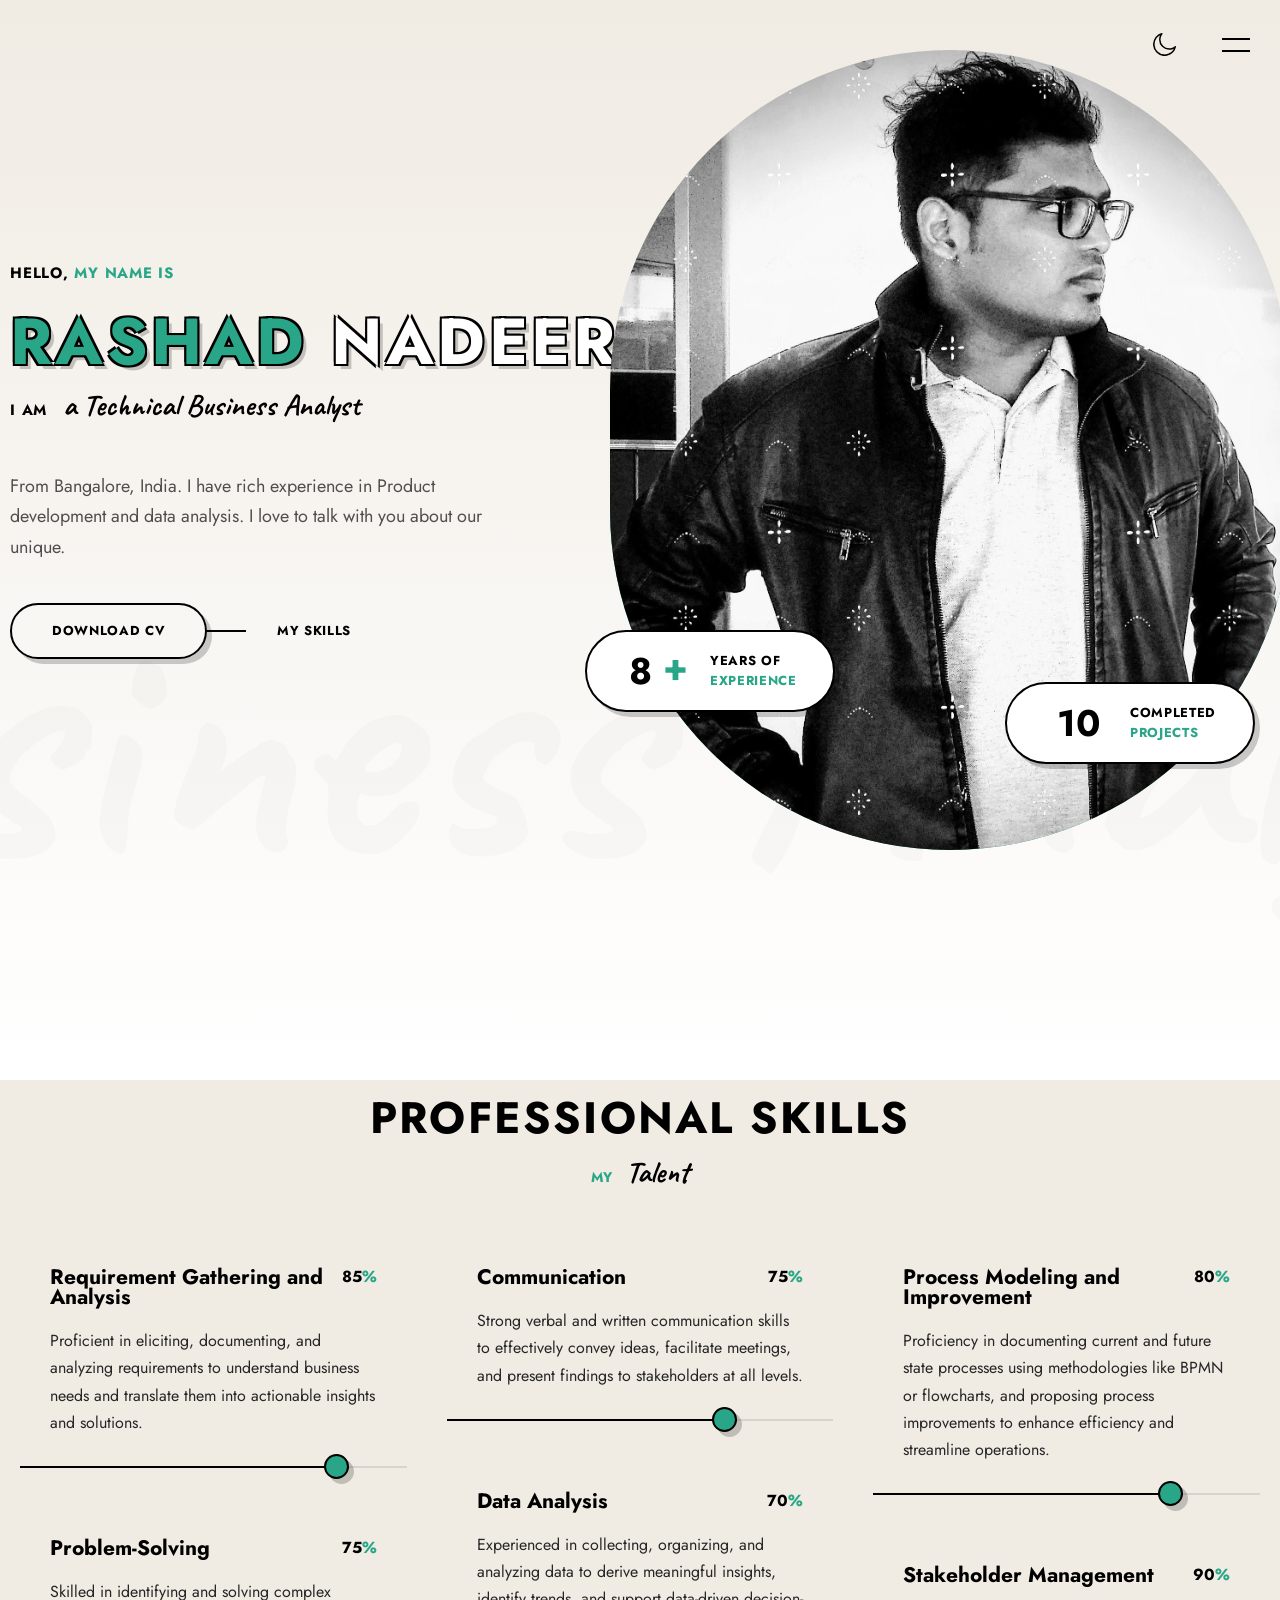
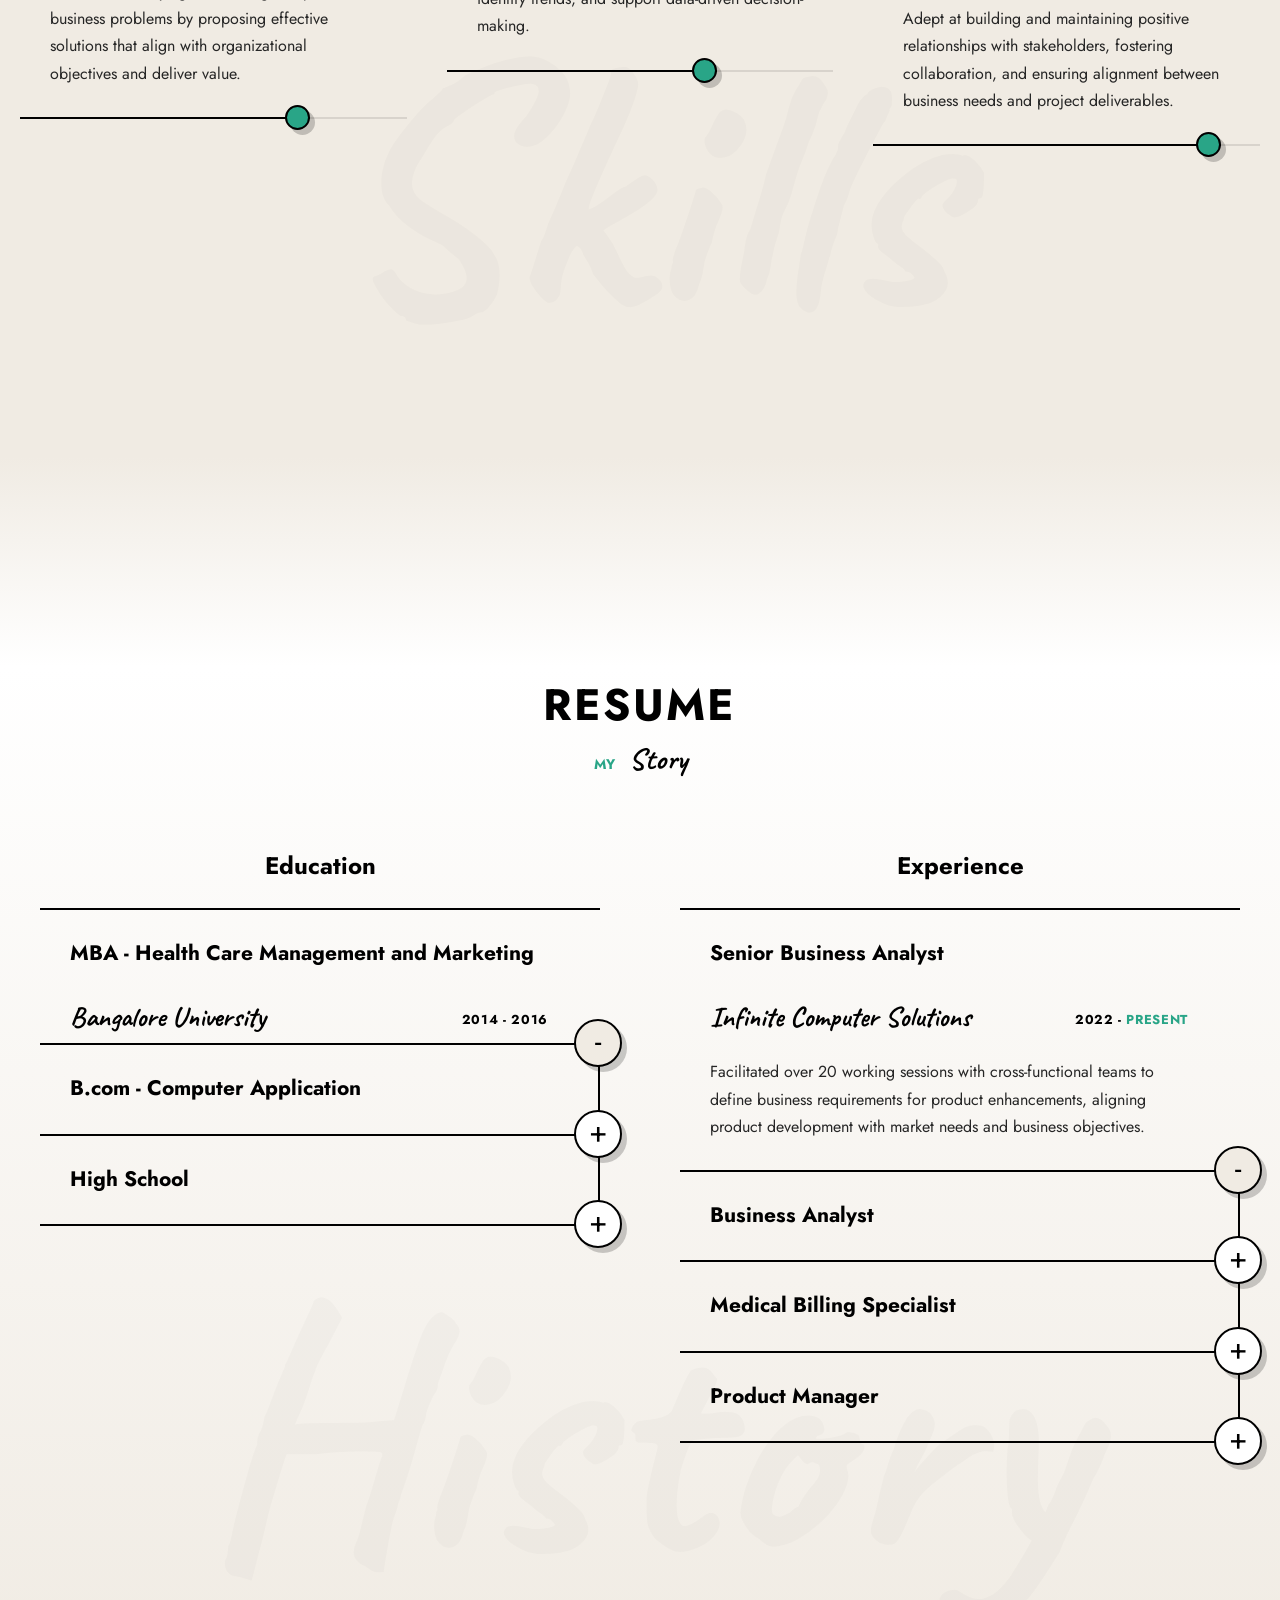
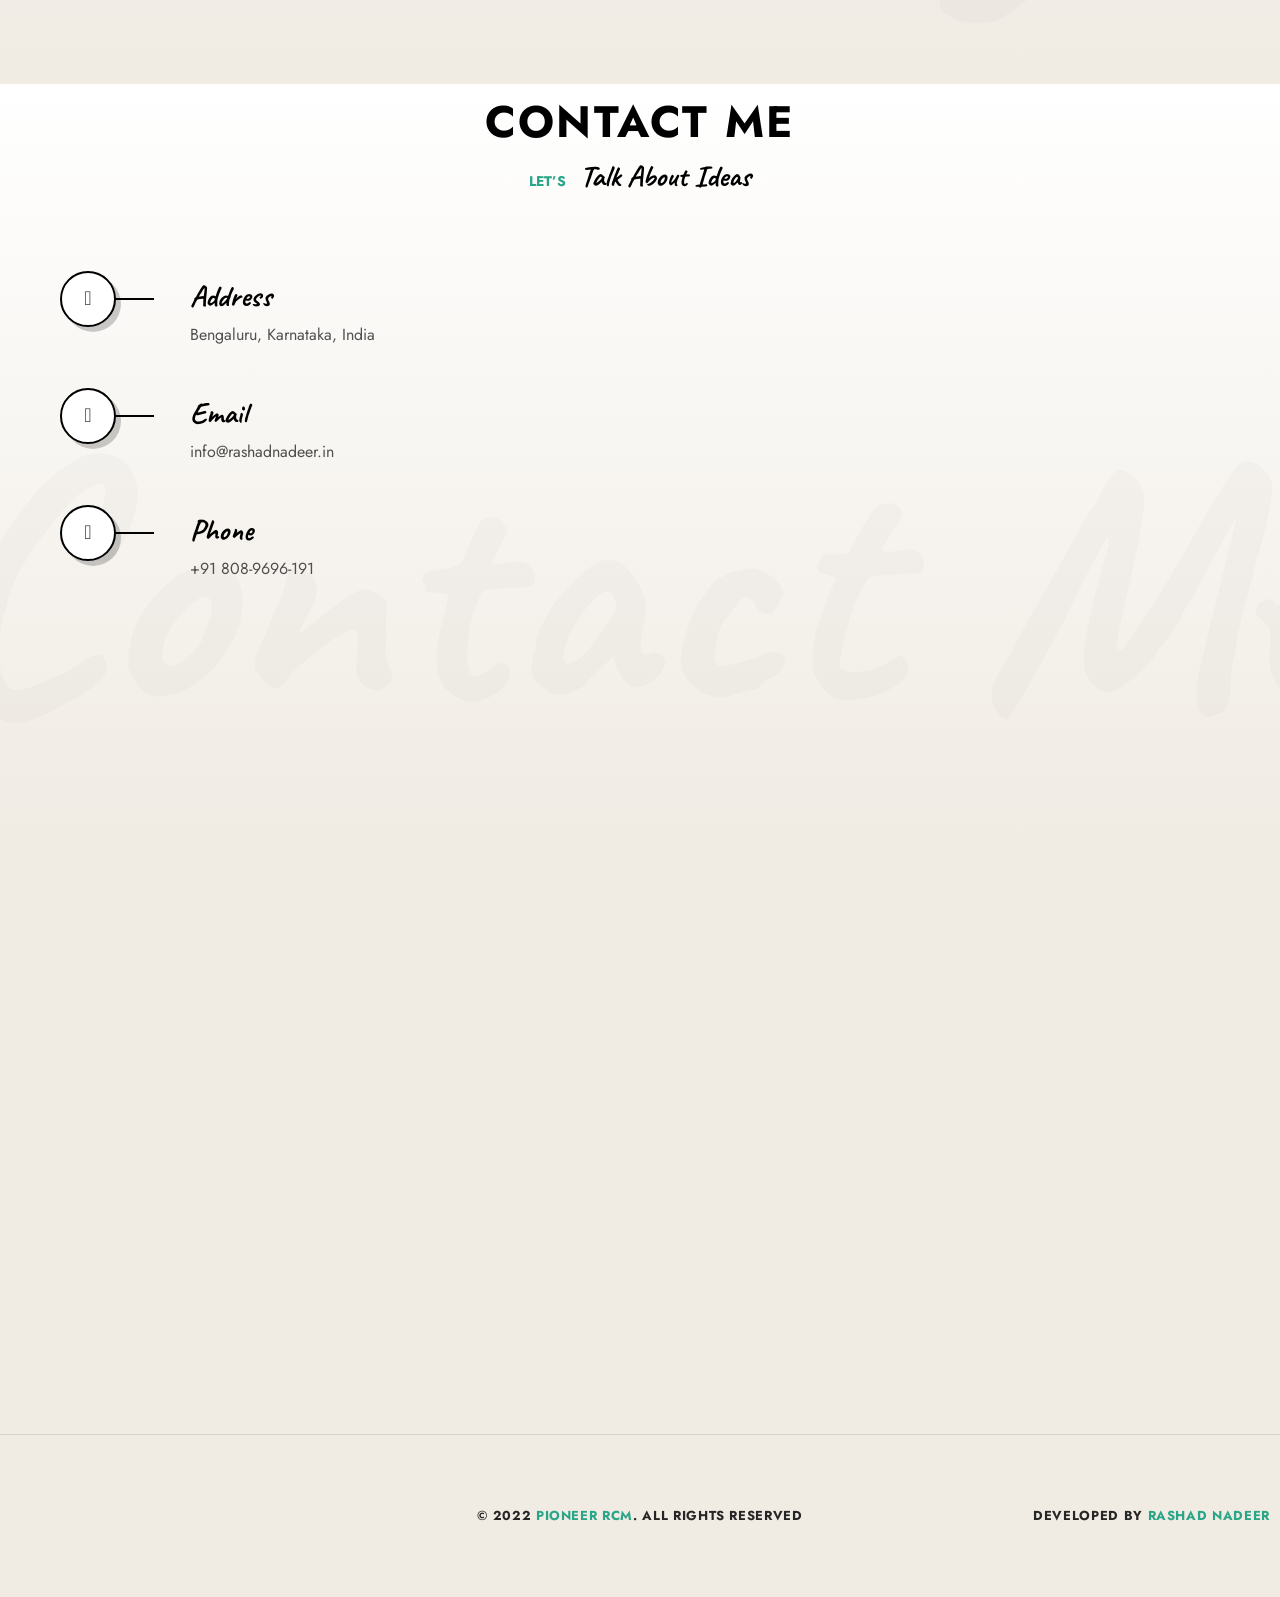
==== commit c2ce8370: "Update index.html" ====
--- a/index.html
+++ b/index.html
@@ -299,31 +299,31 @@
                                                             <div class="elementor-widget-container">
                                                                 <!-- Skills -->
                                                                 <div class="skills-items">
-                                                                    <div class="skills-item scrolla-element-anim-1 scroll-animate" data-animate="active">
-                                                                        <h6 class="name"><span> Requirement elicitation </span></h6>
-                                                                        <div class="text">
-                                                                            <div><p>Lorem ipsum dolor sit amet, consectetur adipiscing elit, sed do eiusmod tempor incididunt ut labore et dolore magna aliqua.</p></div>
-                                                                        </div>
-                                                                        <div class="dots">
-                                                                            <div class="dot" style="width: 85%;"><span></span></div>
-                                                                        </div>
-                                                                        <div class="value">
-                                                                            <span class="num">85<span>%</span></span>
-                                                                        </div>
-                                                                    </div>
-                                                                    <div class="skills-item scrolla-element-anim-1 scroll-animate" data-animate="active">
-                                                                        <h6 class="name"><span> Python </span></h6>
-                                                                        <div class="text">
-                                                                            <div><p>Lorem ipsum dolor sit amet, consectetur adipiscing elit, sed do eiusmod tempor incididunt ut labore et dolore magna aliqua.</p></div>
-                                                                        </div>
-                                                                        <div class="dots">
-                                                                            <div class="dot" style="width: 75%;"><span></span></div>
-                                                                        </div>
-                                                                        <div class="value">
-                                                                            <span class="num">75<span>%</span></span>
-                                                                        </div>
-                                                                    </div>
-                                                                </div>
+																	<div class="skills-item scrolla-element-anim-1 scroll-animate" data-animate="active">
+																		<h6 class="name"><span> Requirement Gathering and Analysis </span></h6>
+																		<div class="text">
+																			<div><p>Proficient in eliciting, documenting, and analyzing requirements to understand business needs and translate them into actionable insights and solutions.</p></div>
+																		</div>
+																		<div class="dots">
+																			<div class="dot" style="width: 85%;"><span></span></div>
+																		</div>
+																		<div class="value">
+																			<span class="num">85<span>%</span></span>
+																		</div>
+																	</div>
+																	<div class="skills-item scrolla-element-anim-1 scroll-animate" data-animate="active">
+																		<h6 class="name"><span> Problem-Solving </span></h6>
+																		<div class="text">
+																			<div><p>Skilled in identifying and solving complex business problems by proposing effective solutions that align with organizational objectives and deliver value.</p></div>
+																		</div>
+																		<div class="dots">
+																			<div class="dot" style="width: 75%;"><span></span></div>
+																		</div>
+																		<div class="value">
+																			<span class="num">75<span>%</span></span>
+																		</div>
+																	</div>
+																</div>
                                                             </div>
                                                         </div>
                                                     </div>
@@ -337,34 +337,35 @@
                                                             data-widget_type="luique-skills.default"
                                                         >
                                                             <div class="elementor-widget-container">
-                                                                <!-- Skills -->
-                                                                <div class="skills-items">
-                                                                    <div class="skills-item scrolla-element-anim-1 scroll-animate" data-animate="active">
-                                                                        <h6 class="name"><span> JavaScript </span></h6>
-                                                                        <div class="text">
-                                                                            <div><p>Lorem ipsum dolor sit amet, consectetur adipiscing elit, sed do eiusmod tempor incididunt ut labore et dolore magna aliqua.</p></div>
-                                                                        </div>
-                                                                        <div class="dots">
-                                                                            <div class="dot" style="width: 75%;"><span></span></div>
-                                                                        </div>
-                                                                        <div class="value">
-                                                                            <span class="num">75<span>%</span></span>
-                                                                        </div>
-                                                                    </div>
-                                                                    <div class="skills-item scrolla-element-anim-1 scroll-animate" data-animate="active">
-                                                                        <h6 class="name"><span> React </span></h6>
-                                                                        <div class="text">
-                                                                            <div><p>Lorem ipsum dolor sit amet, consectetur adipiscing elit, sed do eiusmod tempor incididunt ut labore et dolore magna aliqua.</p></div>
-                                                                        </div>
-                                                                        <div class="dots">
-                                                                            <div class="dot" style="width: 70%;"><span></span></div>
-                                                                        </div>
-                                                                        <div class="value">
-                                                                            <span class="num">70<span>%</span></span>
-                                                                        </div>
-                                                                    </div>
-                                                                </div>
-                                                            </div>
+																<!-- Skills -->
+																<div class="skills-items">
+																	<div class="skills-item scrolla-element-anim-1 scroll-animate" data-animate="active">
+																		<h6 class="name"><span> Communication </span></h6>
+																		<div class="text">
+																			<div><p>Strong verbal and written communication skills to effectively convey ideas, facilitate meetings, and present findings to stakeholders at all levels.</p></div>
+																		</div>
+																		<div class="dots">
+																			<div class="dot" style="width: 75%;"><span></span></div>
+																		</div>
+																		<div class="value">
+																			<span class="num">75<span>%</span></span>
+																		</div>
+																	</div>
+																	<div class="skills-item scrolla-element-anim-1 scroll-animate" data-animate="active">
+																		<h6 class="name"><span> Data Analysis </span></h6>
+																		<div class="text">
+																			<div><p>Experienced in collecting, organizing, and analyzing data to derive meaningful insights, identify trends, and support data-driven decision-making.</p></div>
+																		</div>
+																		<div class="dots">
+																			<div class="dot" style="width: 70%;"><span></span></div>
+																		</div>
+																		<div class="value">
+																			<span class="num">70<span>%</span></span>
+																		</div>
+																	</div>
+																</div>
+															</div>
+															
                                                         </div>
                                                     </div>
                                                 </div>
@@ -377,34 +378,34 @@
                                                             data-widget_type="luique-skills.default"
                                                         >
                                                             <div class="elementor-widget-container">
-                                                                <!-- Skills -->
-                                                                <div class="skills-items">
-                                                                    <div class="skills-item scrolla-element-anim-1 scroll-animate" data-animate="active">
-                                                                        <h6 class="name"><span> WordPress </span></h6>
-                                                                        <div class="text">
-                                                                            <div><p>Lorem ipsum dolor sit amet, consectetur adipiscing elit, sed do eiusmod tempor incididunt ut labore et dolore magna aliqua.</p></div>
-                                                                        </div>
-                                                                        <div class="dots">
-                                                                            <div class="dot" style="width: 90%;"><span></span></div>
-                                                                        </div>
-                                                                        <div class="value">
-                                                                            <span class="num">90<span>%</span></span>
-                                                                        </div>
-                                                                    </div>
-                                                                    <div class="skills-item scrolla-element-anim-1 scroll-animate" data-animate="active">
-                                                                        <h6 class="name"><span> Adobe XD </span></h6>
-                                                                        <div class="text">
-                                                                            <div><p>Lorem ipsum dolor sit amet, consectetur adipiscing elit, sed do eiusmod tempor incididunt ut labore et dolore magna aliqua.</p></div>
-                                                                        </div>
-                                                                        <div class="dots">
-                                                                            <div class="dot" style="width: 80%;"><span></span></div>
-                                                                        </div>
-                                                                        <div class="value">
-                                                                            <span class="num">80<span>%</span></span>
-                                                                        </div>
-                                                                    </div>
-                                                                </div>
-                                                            </div>
+																<!-- Skills -->
+																<div class="skills-items">
+																	<div class="skills-item scrolla-element-anim-1 scroll-animate" data-animate="active">
+																		<h6 class="name"><span> Process Modeling and Improvement </span></h6>
+																		<div class="text">
+																			<div><p>Proficiency in documenting current and future state processes using methodologies like BPMN or flowcharts, and proposing process improvements to enhance efficiency and streamline operations.</p></div>
+																		</div>
+																		<div class="dots">
+																			<div class="dot" style="width: 80%;"><span></span></div>
+																		</div>
+																		<div class="value">
+																			<span class="num">80<span>%</span></span>
+																		</div>
+																	</div>
+																	<div class="skills-item scrolla-element-anim-1 scroll-animate" data-animate="active">
+																		<h6 class="name"><span> Stakeholder Management </span></h6>
+																		<div class="text">
+																			<div><p>Adept at building and maintaining positive relationships with stakeholders, fostering collaboration, and ensuring alignment between business needs and project deliverables.</p></div>
+																		</div>
+																		<div class="dots">
+																			<div class="dot" style="width: 90%;"><span></span></div>
+																		</div>
+																		<div class="value">
+																			<span class="num">90<span>%</span></span>
+																		</div>
+																	</div>
+																</div>
+															</div>	
                                                         </div>
                                                     </div>
                                                 </div>
@@ -521,50 +522,50 @@
                                                             <div class="elementor-widget-container">
                                                                 <!-- History -->
                                                                 <h5 class="history-title scrolla-element-anim-1 scroll-animate" data-animate="active"><span> Experience </span></h5>
-                                                                <div class="history-items">
-                                                                    <div class="history-item lui-collapse-item opened scrolla-element-anim-1 scroll-animate" data-animate="active">
-                                                                        <h6 class="name lui-collapse-btn active"><span> Senior Business Analyst </span></h6>
-                                                                        <div class="history-content">
-                                                                            <div class="subname"><span> Infinite computer solutions. </span></div>
-                                                                            <div class="date lui-subtitle">
-                                                                                <span> 2022 - <b>Present</b> </span>
-                                                                            </div>
-                                                                            <div class="text">
-                                                                                <div><p>Lorem ipsum dolor sit amet, consectetur adipiscing elit, sed do eiusmod tempor incididunt ut labore et dolore magna aliqua.</p></div>
-                                                                            </div>
-                                                                        </div>
-                                                                    </div>
-                                                                    <div class="history-item lui-collapse-item scrolla-element-anim-1 scroll-animate" data-animate="active">
-                                                                        <h6 class="name lui-collapse-btn"><span> Business Analyst </span></h6>
-                                                                        <div class="history-content">
-                                                                            <div class="subname"><span> Pioneer Rcm </span></div>
-                                                                            <div class="date lui-subtitle"><span> 2019 - 2022  </span></div>
-                                                                            <div class="text">
-                                                                                <div><p>Lorem ipsum dolor sit amet, consectetur adipiscing elit, sed do eiusmod tempor incididunt ut labore et dolore magna aliqua.</p></div>
-                                                                            </div>
-                                                                        </div>
-                                                                    </div>
-                                                                    <div class="history-item lui-collapse-item scrolla-element-anim-1 scroll-animate" data-animate="active">
-                                                                        <h6 class="name lui-collapse-btn"><span> Medical Billing Specialist </span></h6>
-                                                                        <div class="history-content">
-                                                                            <div class="subname"><span> Cerner Corporation </span></div>
-                                                                            <div class="date lui-subtitle"><span> 2018 - 2019  </span></div>
-                                                                            <div class="text">
-                                                                                <div><p>Lorem ipsum dolor sit amet, consectetur adipiscing elit, sed do eiusmod tempor incididunt ut labore et dolore magna aliqua.</p></div>
-                                                                            </div>
-                                                                        </div>
-                                                                    </div>
+                                                               <div class="history-items">
+																	<div class="history-item lui-collapse-item opened scrolla-element-anim-1 scroll-animate" data-animate="active">
+																		<h6 class="name lui-collapse-btn active"><span> Senior Business Analyst </span></h6>
+																		<div class="history-content">
+																			<div class="subname"><span> Infinite Computer Solutions </span></div>
+																			<div class="date lui-subtitle">
+																				<span> 2022 - <b>Present</b> </span>
+																			</div>
+																			<div class="text">
+																				<div><p>Facilitated over 20 working sessions with cross-functional teams to define business requirements for product enhancements, aligning product development with market needs and business objectives.</p></div>
+																			</div>
+																		</div>
+																	</div>
 																	<div class="history-item lui-collapse-item scrolla-element-anim-1 scroll-animate" data-animate="active">
-                                                                        <h6 class="name lui-collapse-btn"><span> Product Manager </span></h6>
-                                                                        <div class="history-content">
-                                                                            <div class="subname"><span> LegalMD Global </span></div>
-                                                                            <div class="date lui-subtitle"><span> 2017 - 2018  </span></div>
-                                                                            <div class="text">
-                                                                                <div><p>Lorem ipsum dolor sit amet, consectetur adipiscing elit, sed do eiusmod tempor incididunt ut labore et dolore magna aliqua.</p></div>
-                                                                            </div>
-                                                                        </div>
-                                                                    </div>
-                                                                </div>
+																		<h6 class="name lui-collapse-btn"><span> Business Analyst </span></h6>
+																		<div class="history-content">
+																			<div class="subname"><span> Pioneer Rcm </span></div>
+																			<div class="date lui-subtitle"><span> 2019 - 2022  </span></div>
+																			<div class="text">
+																				<div><p>Documented over 40 detailed business requirements (BRD, FRD, SRS) and crafted 25+ comprehensive use cases, enhancing team understanding by 40%.</p></div>
+																			</div>
+																		</div>
+																	</div>
+																	<div class="history-item lui-collapse-item scrolla-element-anim-1 scroll-animate" data-animate="active">
+																		<h6 class="name lui-collapse-btn"><span> Medical Billing Specialist </span></h6>
+																		<div class="history-content">
+																			<div class="subname"><span> Cerner Corporation </span></div>
+																			<div class="date lui-subtitle"><span> 2018 - 2019  </span></div>
+																			<div class="text">
+																				<div><p>Led the deployment of an EMR system tailored for medical billing, enhancing claim submission accuracy and reducing claim denial rates by 20%.</p></div>
+																			</div>
+																		</div>
+																	</div>
+																	<div class="history-item lui-collapse-item scrolla-element-anim-1 scroll-animate" data-animate="active">
+																		<h6 class="name lui-collapse-btn"><span> Product Manager </span></h6>
+																		<div class="history-content">
+																			<div class="subname"><span> LegalMD Global </span></div>
+																			<div class="date lui-subtitle"><span> 2017 - 2018  </span></div>
+																			<div class="text">
+																				<div><p>Pioneered a strategic sales initiative that led to surpassing quarterly sales targets by an average of 20%.</p></div>
+																			</div>
+																		</div>
+																	</div>
+																</div>
                                                             </div>
                                                         </div>
                                                     </div>
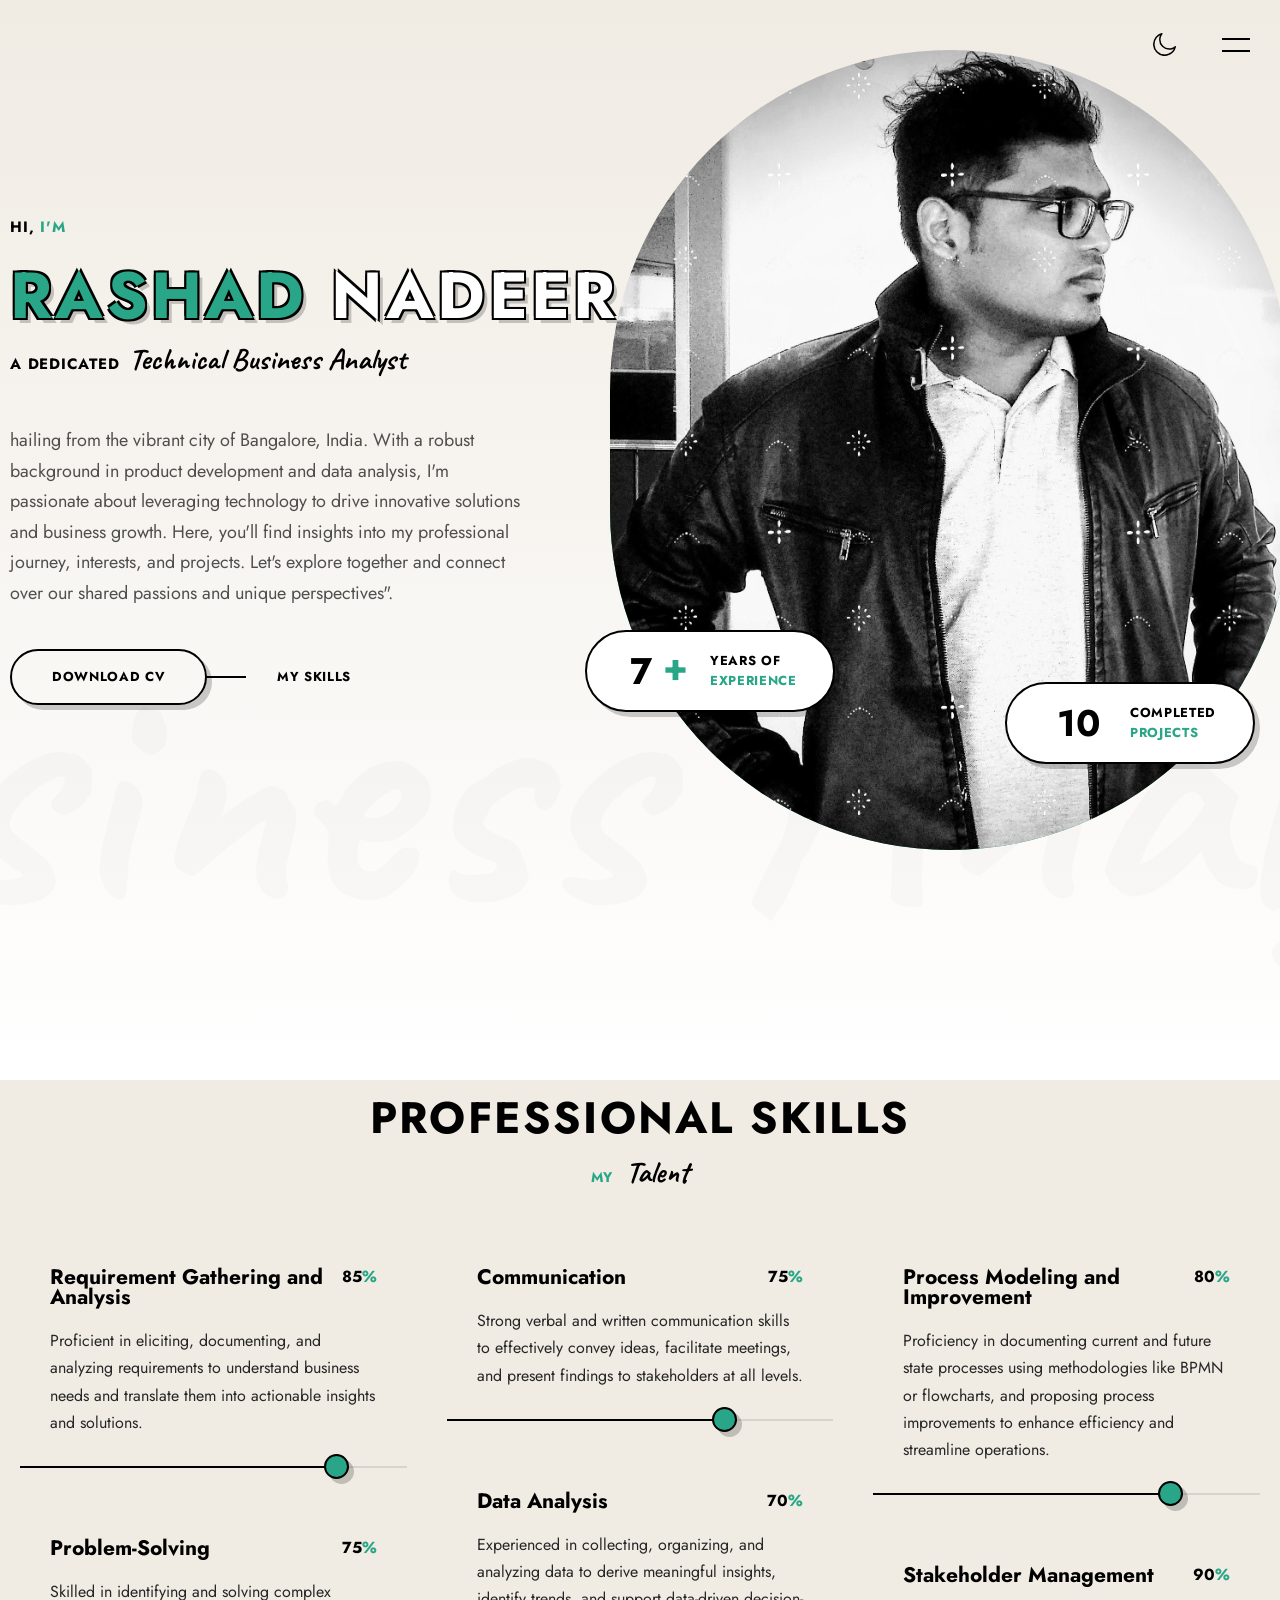
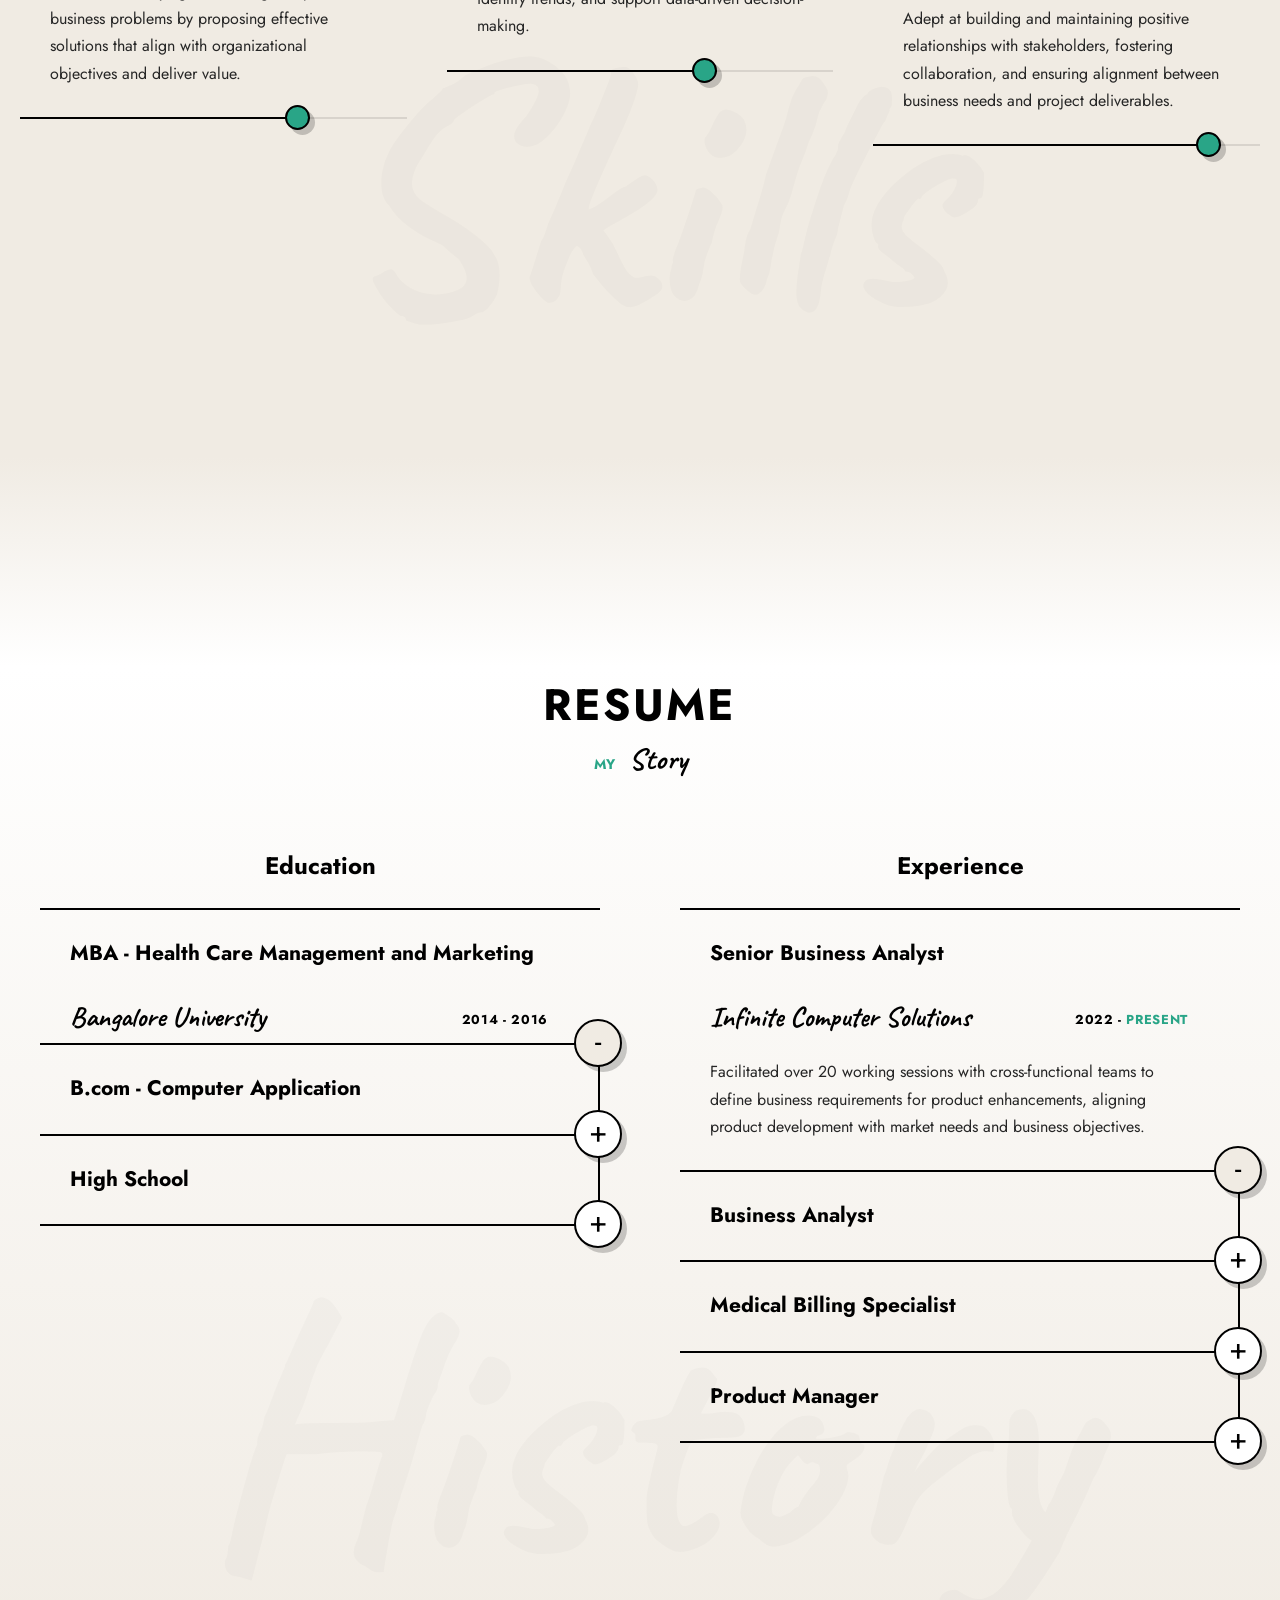
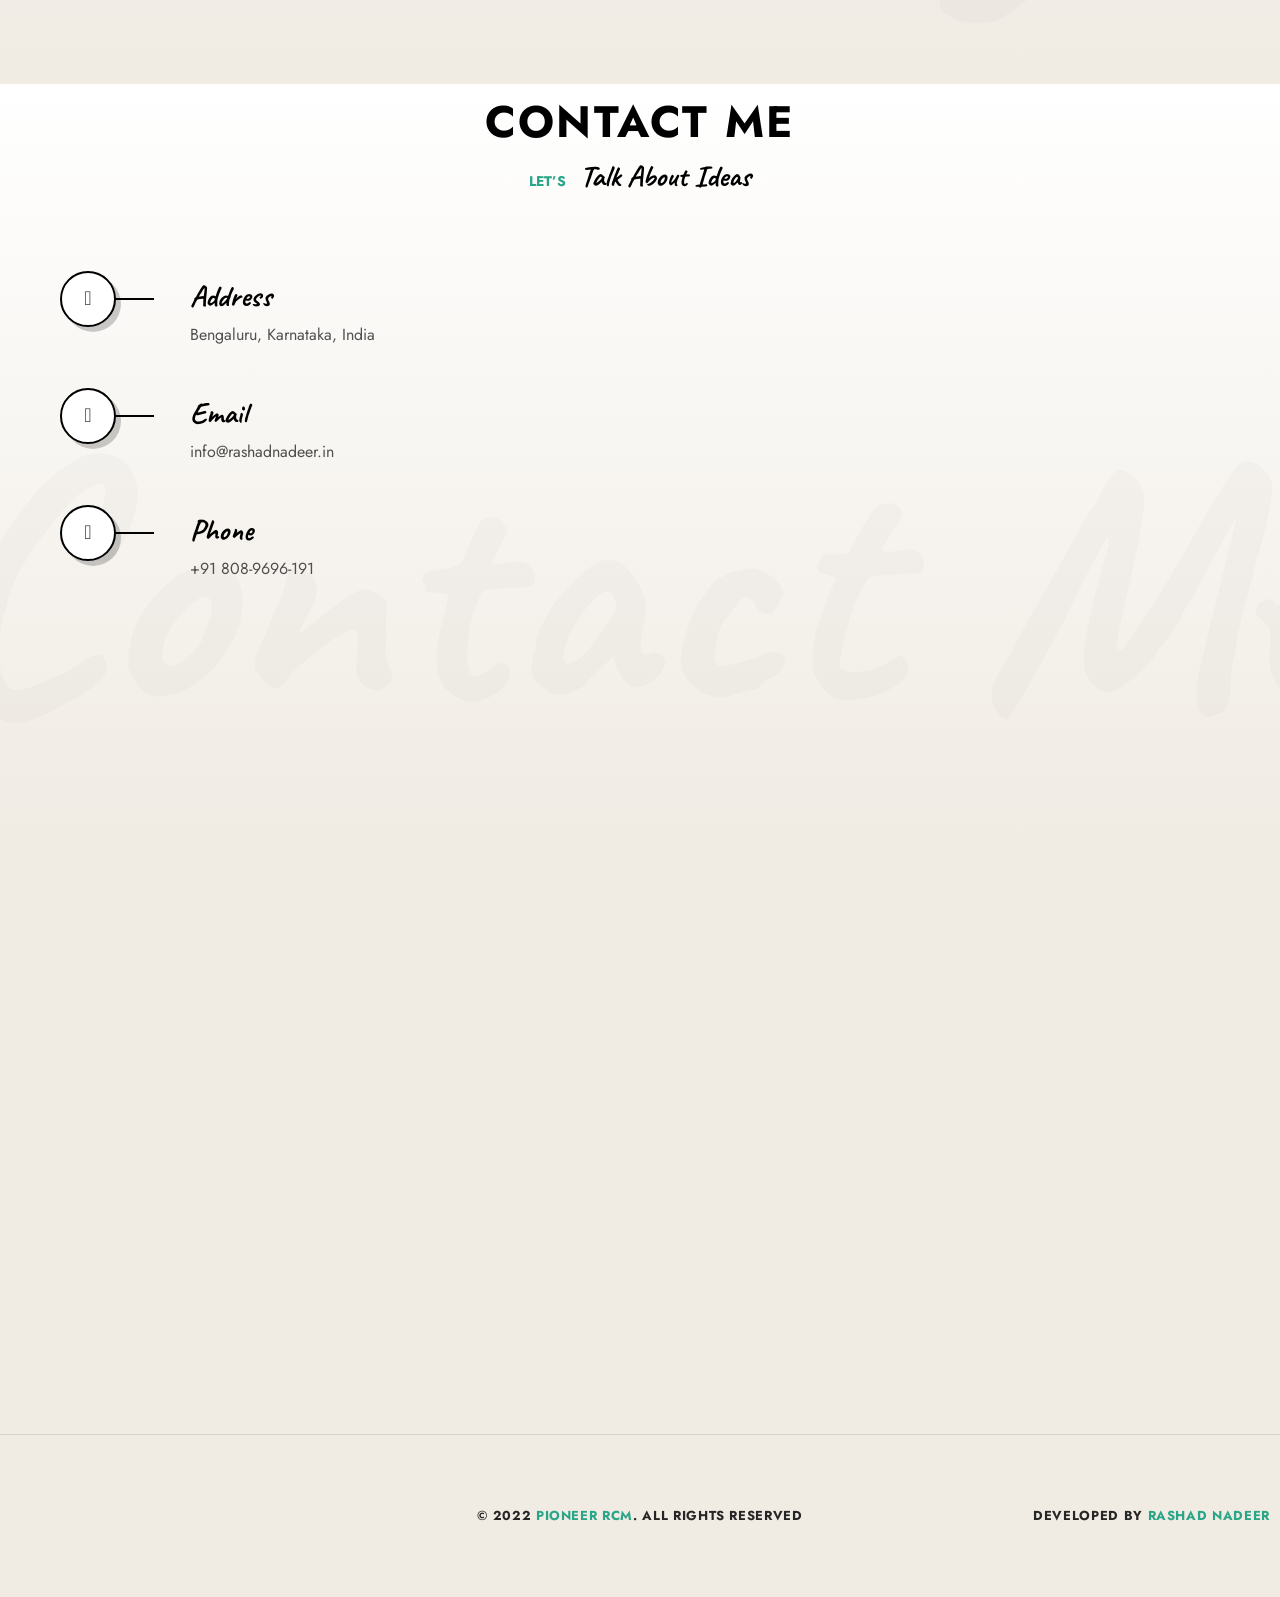
==== commit ceac8c1d: "Update index.html" ====
--- a/index.html
+++ b/index.html
@@ -176,15 +176,15 @@
                                                     <div class="content scrolla-element-anim-1 scroll-animate" data-animate="active">
                                                         <div class="titles">
                                                             <div class="lui-subtitle">
-                                                                <span> Hello, <b>my name is</b> </span>
+                                                                <span> Hi, <b>I'm</b> </span>
                                                             </div>
                                                             <h1 class="title splitting-text-anim-1 scroll-animate" data-splitting="chars" data-animate="active">
                                                                 <span> <b>Rashad</b> Nadeer </span>
                                                             </h1>
-                                                            <div class="label lui-subtitle">I am <strong>a Technical Business Analyst </strong></div>
+                                                            <div class="label lui-subtitle">a dedicated<strong>Technical Business Analyst</strong></div>
                                                         </div>
                                                         <div class="description">
-                                                            <div><p>From Bangalore, India. I have rich experience in Product development and data analysis. I love to talk with you about our unique.</p></div>  
+                                                            <div><p>hailing from the vibrant city of Bangalore, India. With a robust background in product development and data analysis, I'm passionate about leveraging technology to drive innovative solutions and business growth. Here, you'll find insights into my professional journey, interests, and projects. Let's explore together and connect over our shared passions and unique perspectives".</p></div>  
                                                         </div>
                                                         <div class="bts">
                                                             <a target="_blank" href="wp-content/uploads/2022/10/Rashad_Nadeer_Resume.pdf" class="btn"> <span>Download CV</span> </a>
@@ -219,7 +219,7 @@
                                                         <div class="info-list">
                                                             <ul>
                                                                 <li>
-                                                                    <span class="num">8 <strong>+</strong></span> <span class="value">Years of <strong>Experience</strong></span>
+                                                                    <span class="num">7 <strong>+</strong></span> <span class="value">Years of <strong>Experience</strong></span>
                                                                 </li>
                                                                 <li>
                                                                     <span class="num">10</span> <span class="value">Completed <strong>Projects</strong></span>
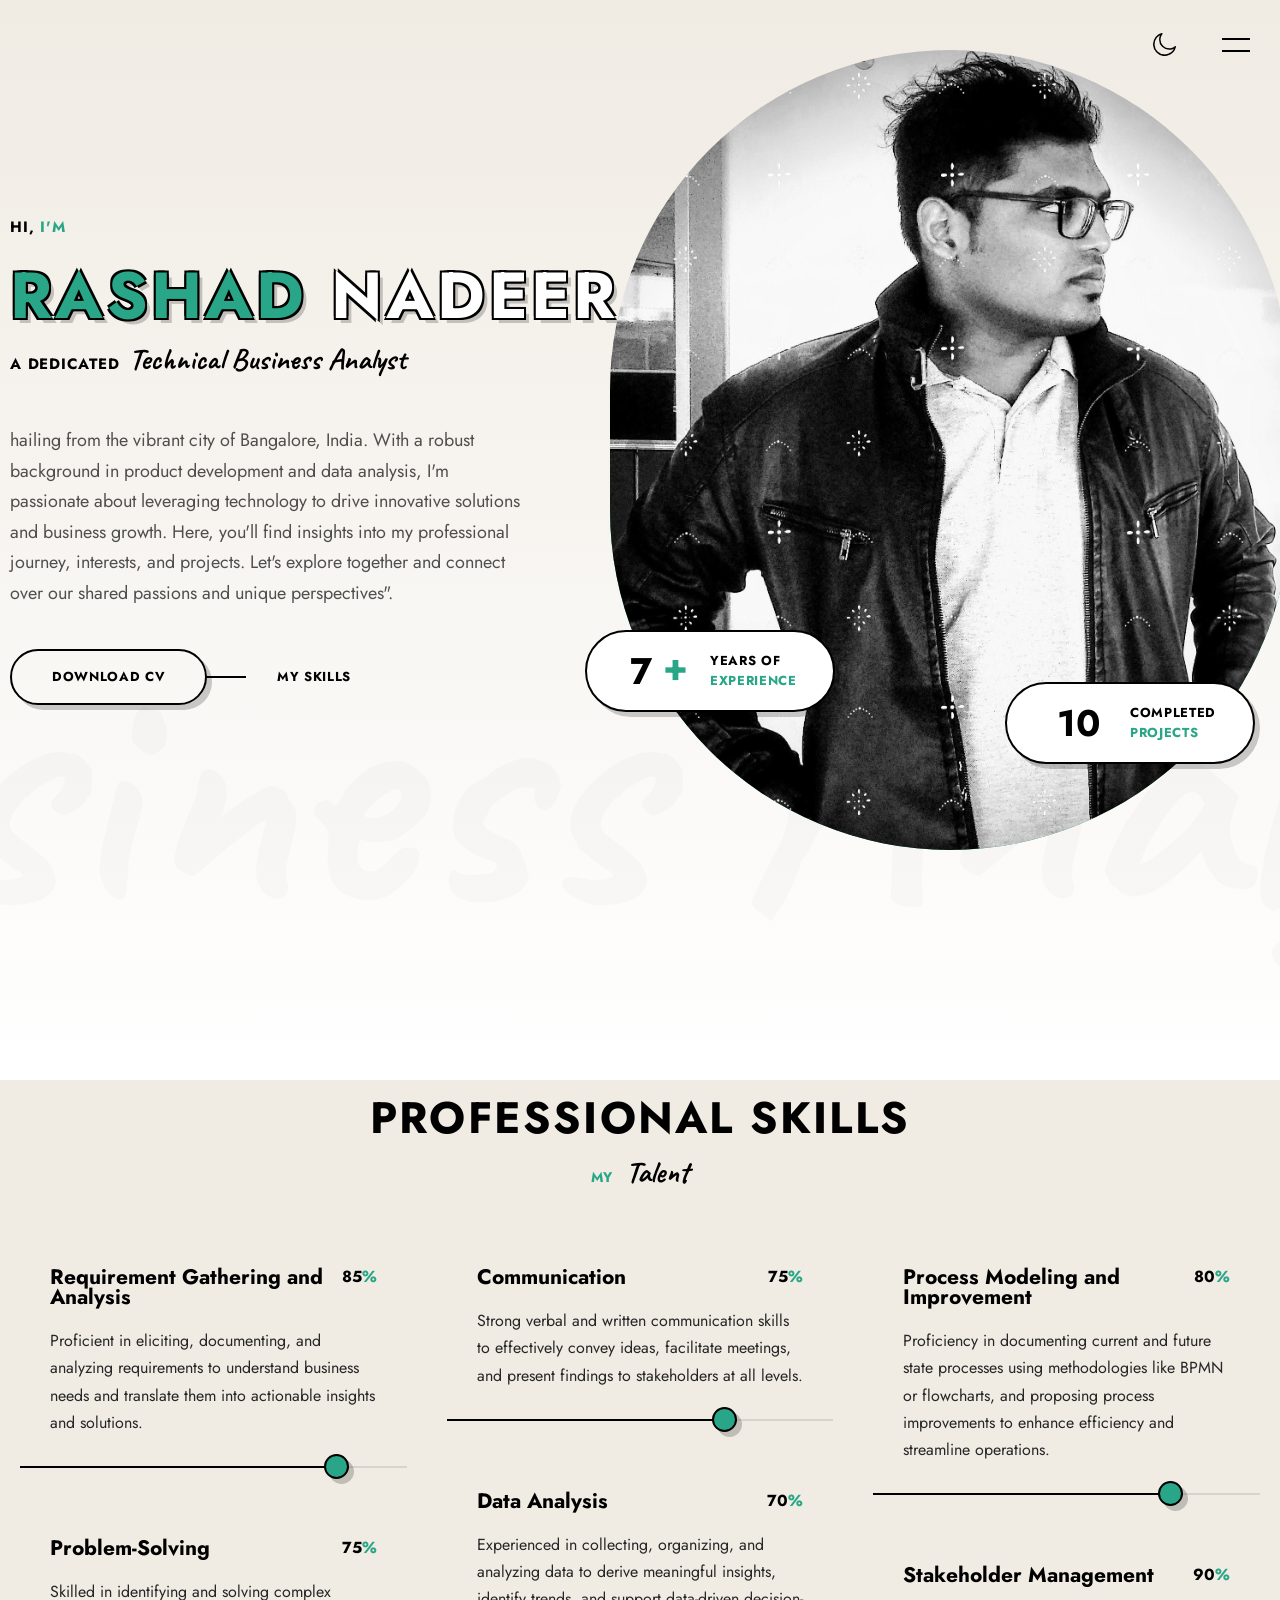
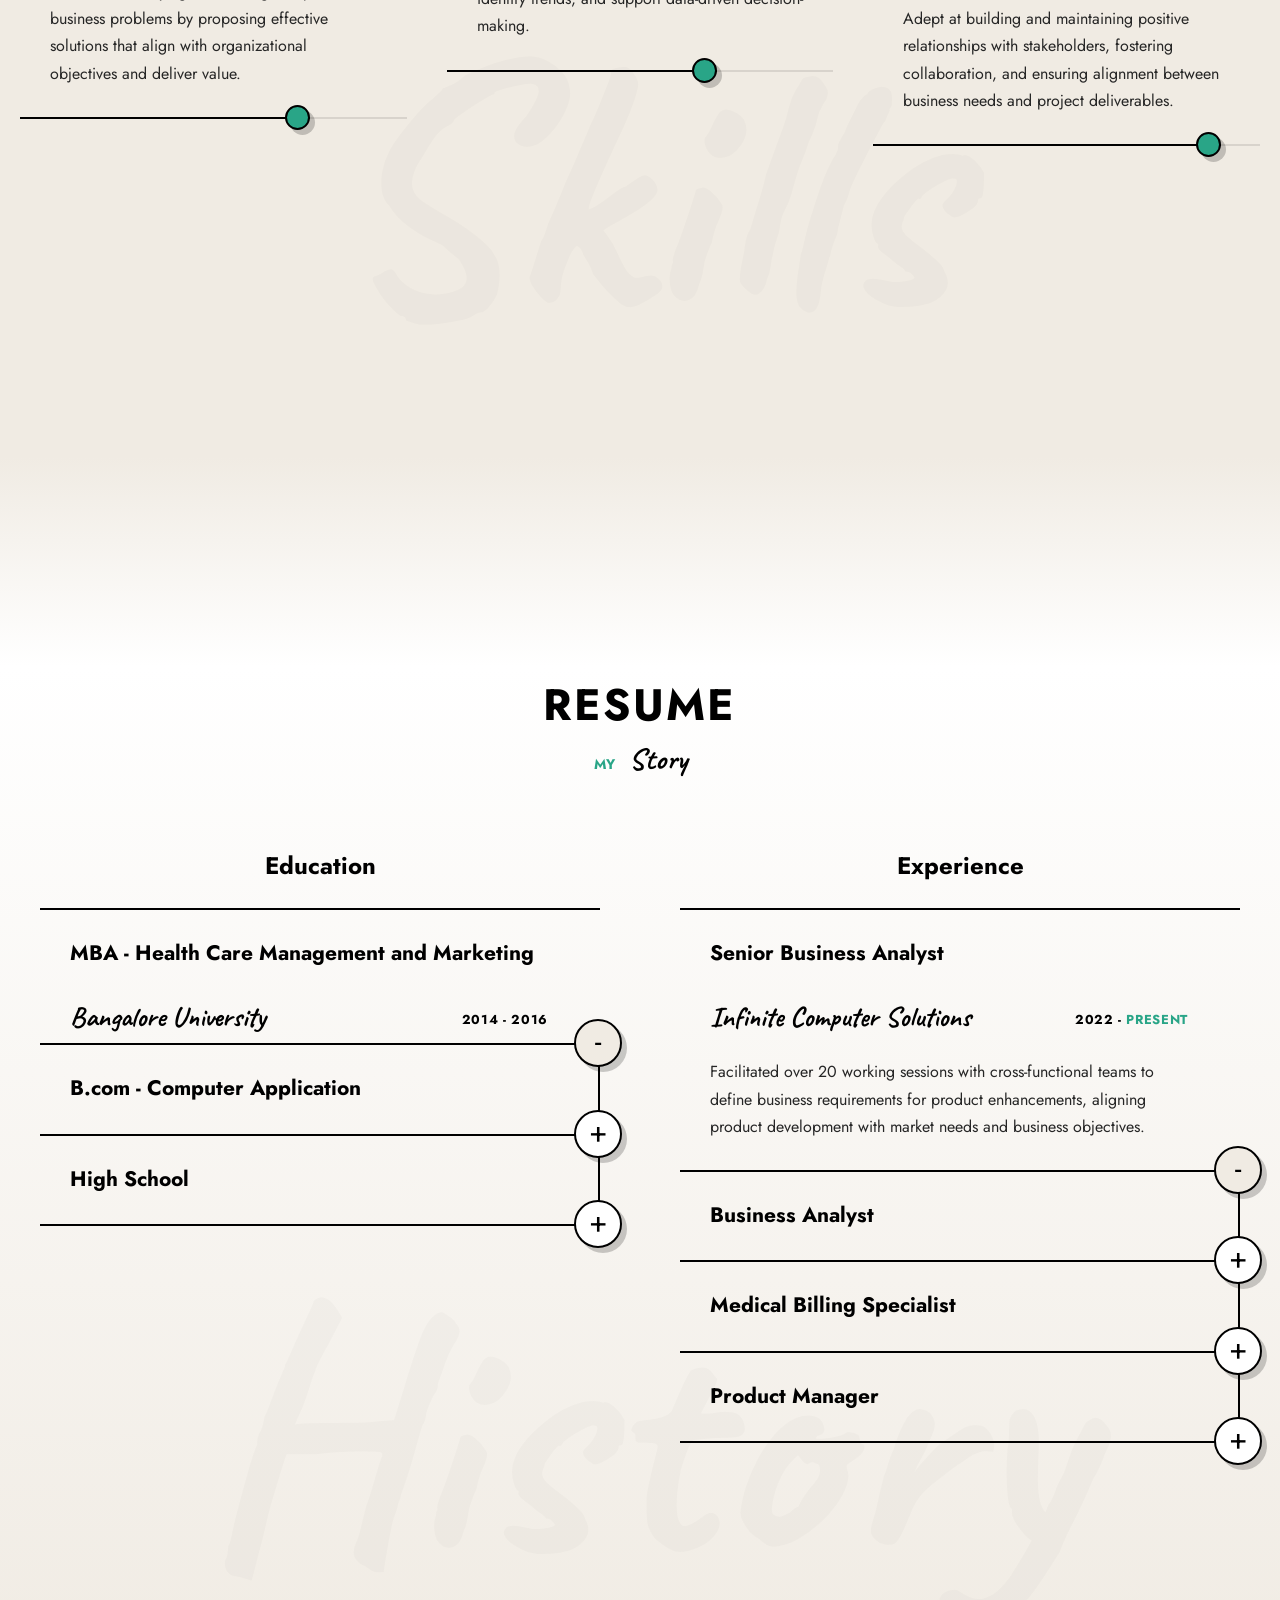
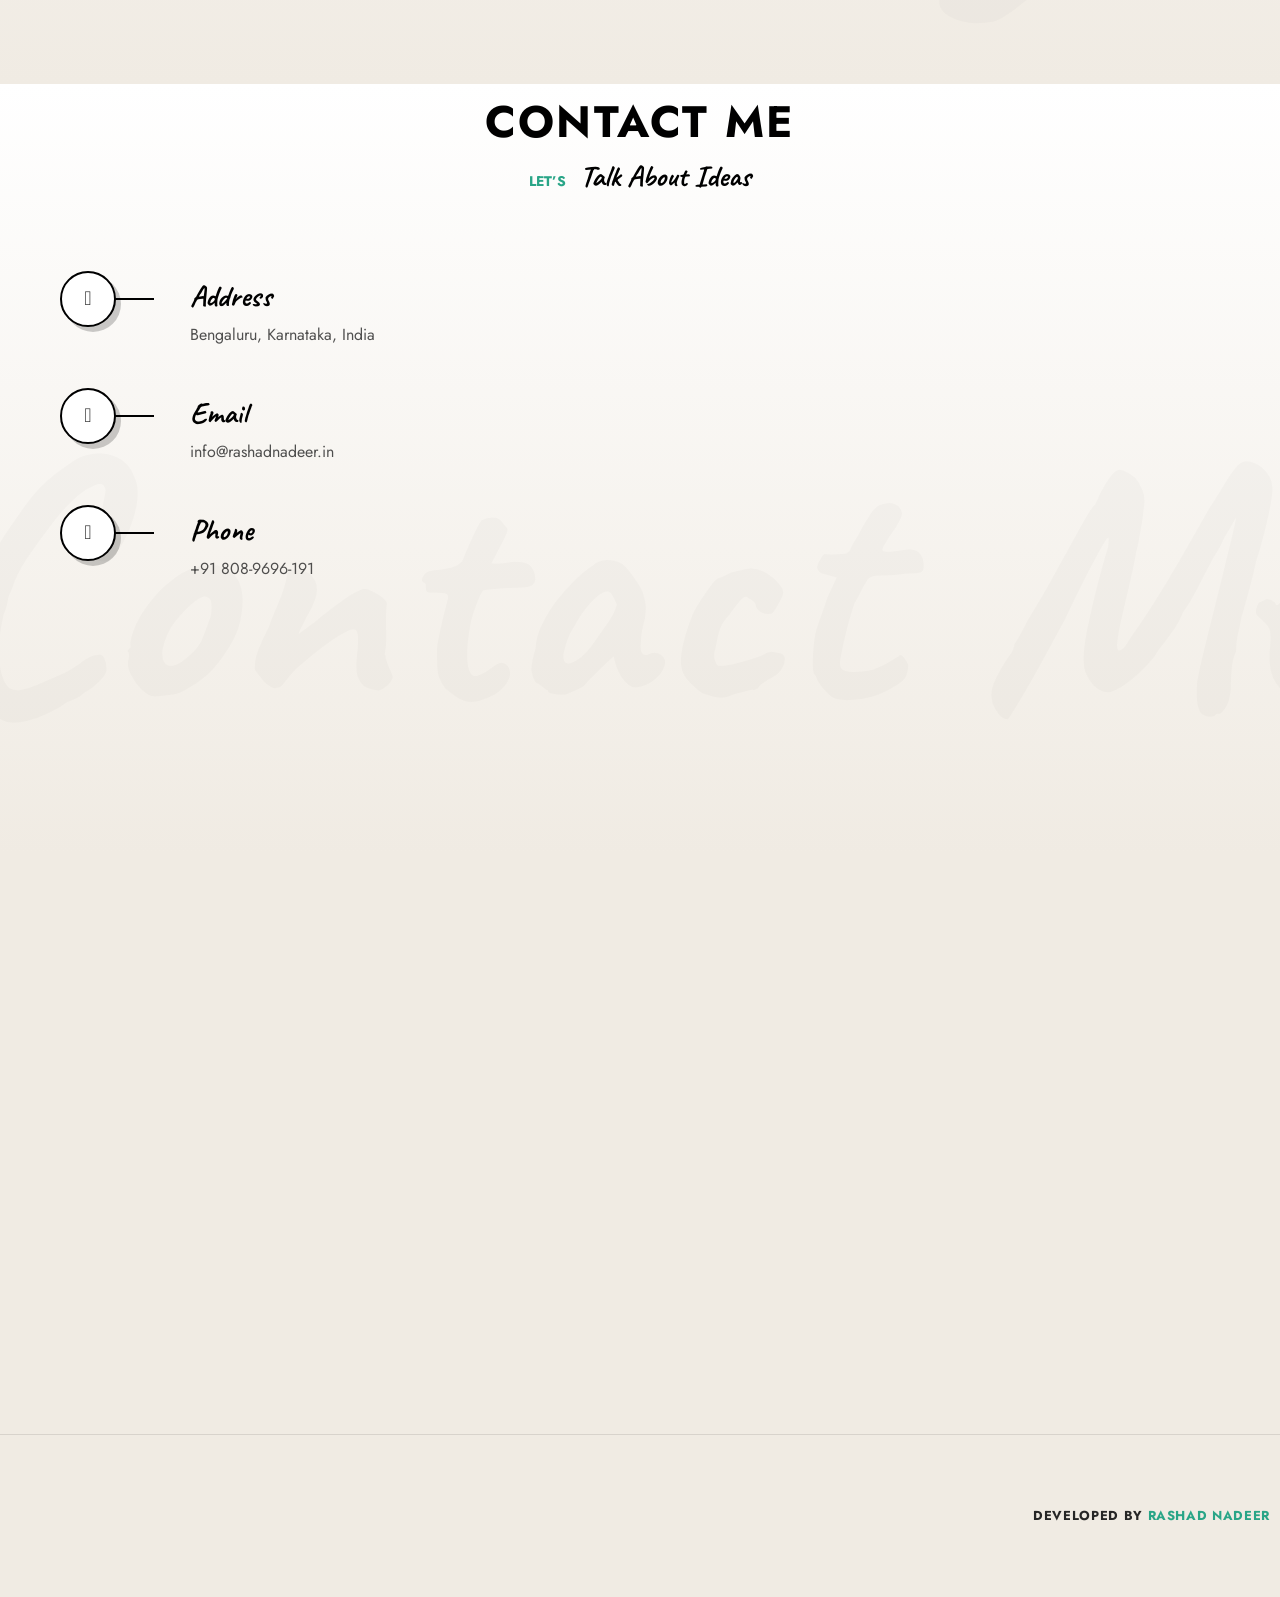
==== commit 1e265478: "Update index.html" ====
--- a/index.html
+++ b/index.html
@@ -722,9 +722,6 @@
                                         <div class="elementor-element elementor-element-c385779 elementor-widget elementor-widget-luique-copyright" data-id="c385779" data-element_type="widget" data-widget_type="luique-copyright.default">
                                             <div class="elementor-widget-container">
                                                 <div class="copyright-text scrolla-element-anim-1 scroll-animate" data-animate="active">
-                                                    <div>
-                                                        <p>© 2022 <strong>Pioneer RCM</strong>. All rights reserved</p>
-                                                    </div>
                                                 </div>
                                             </div>
                                         </div>
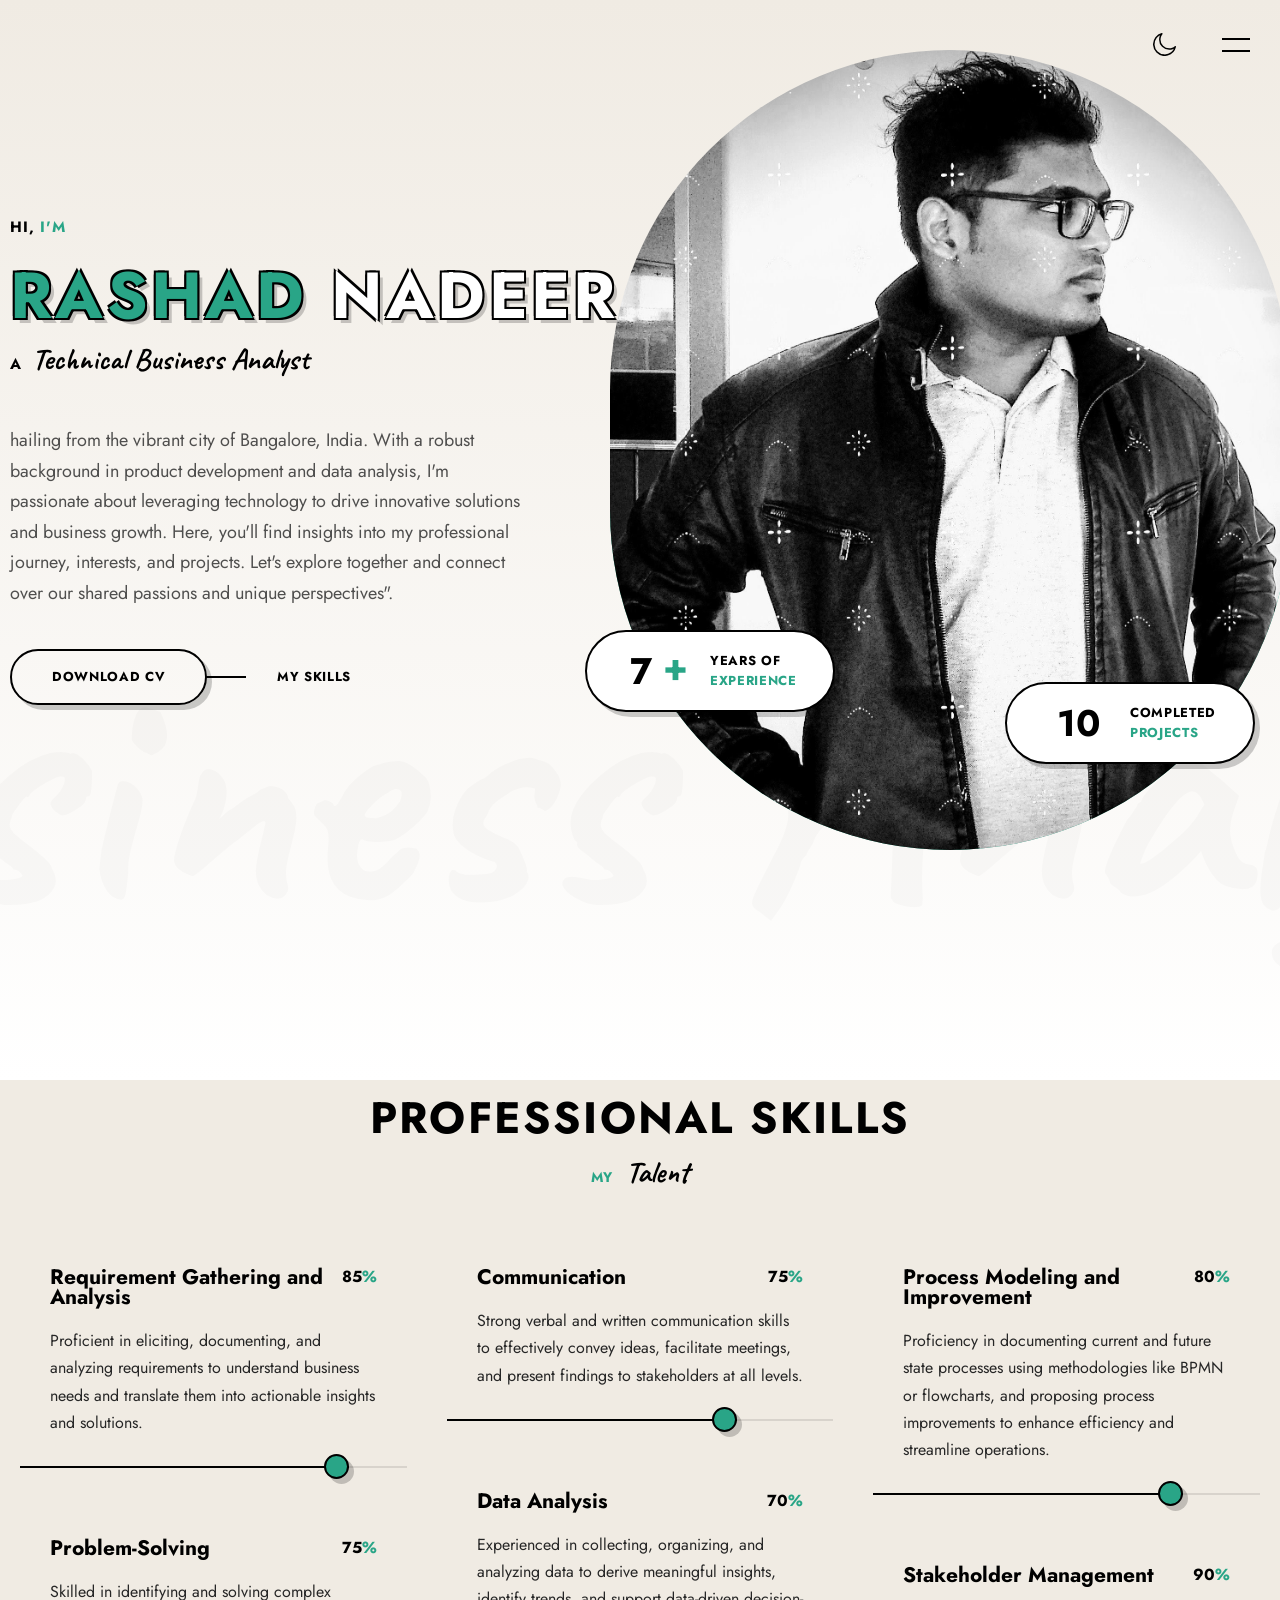
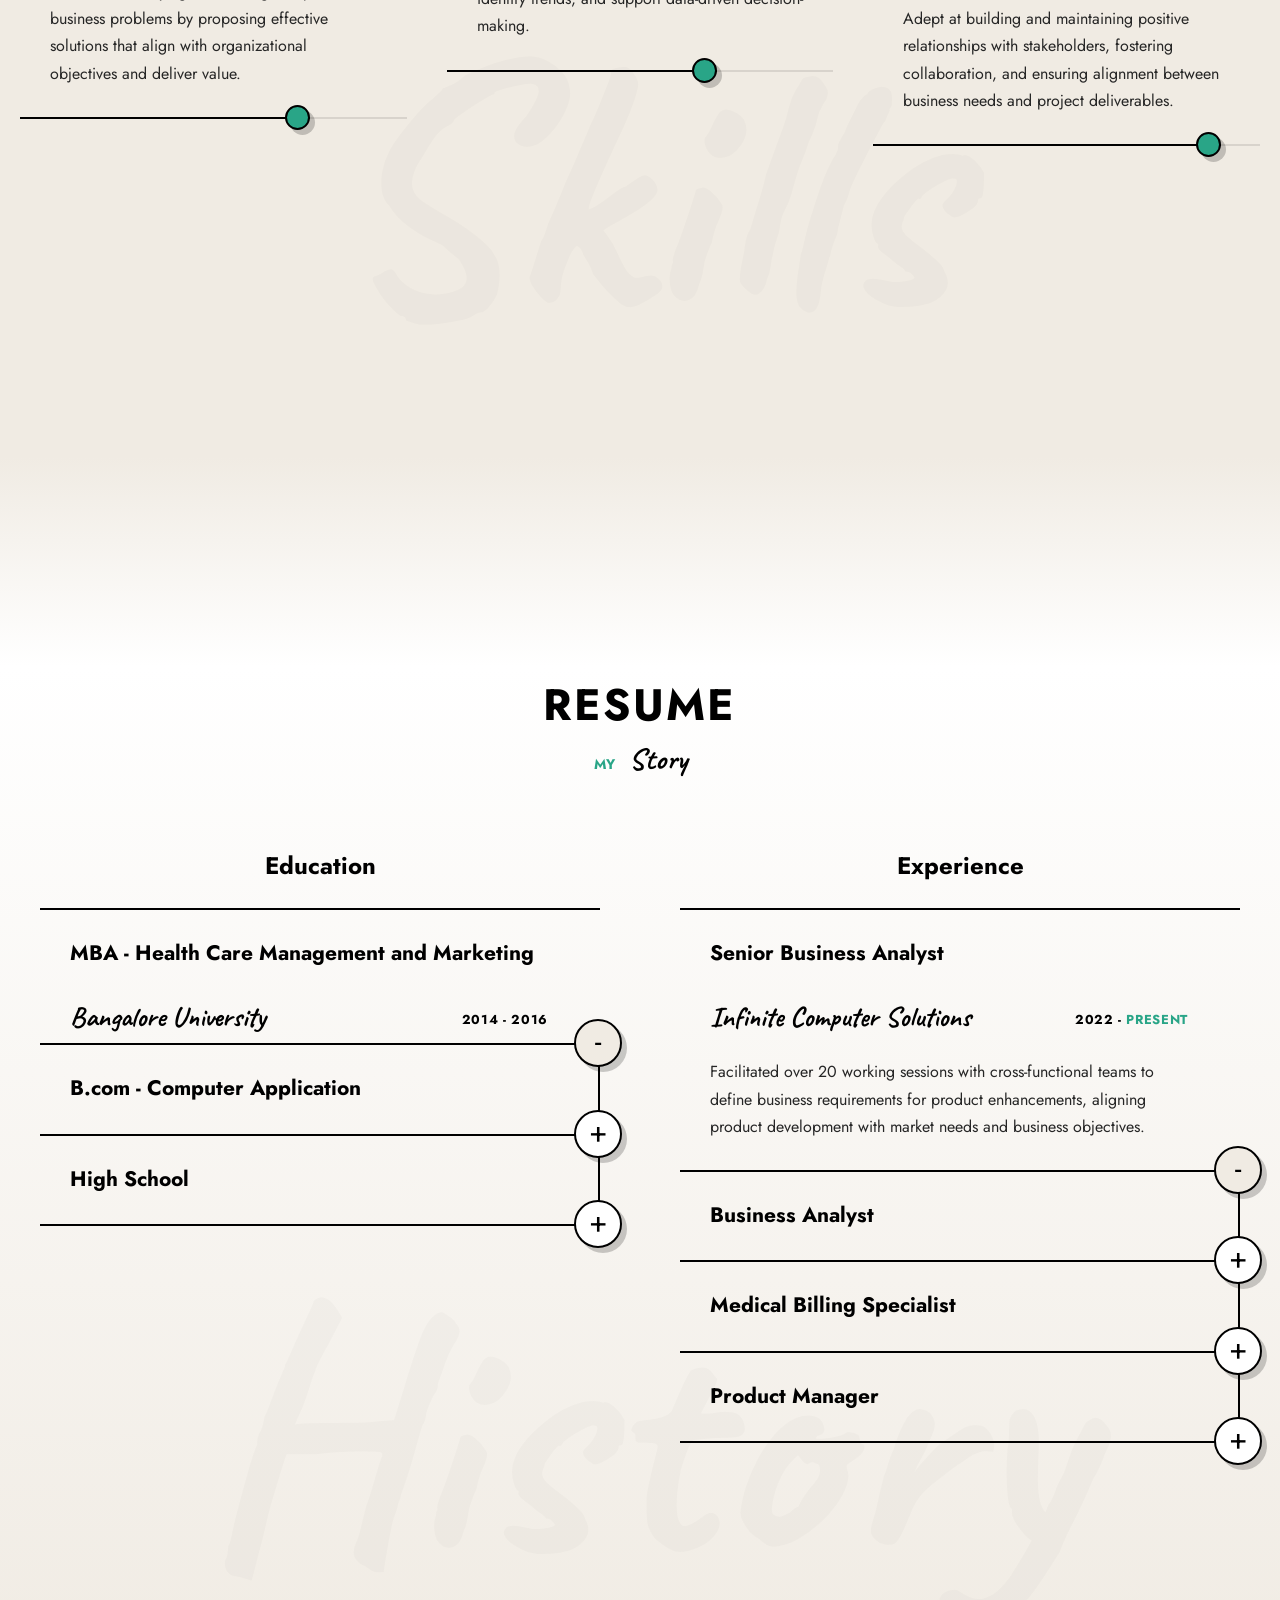
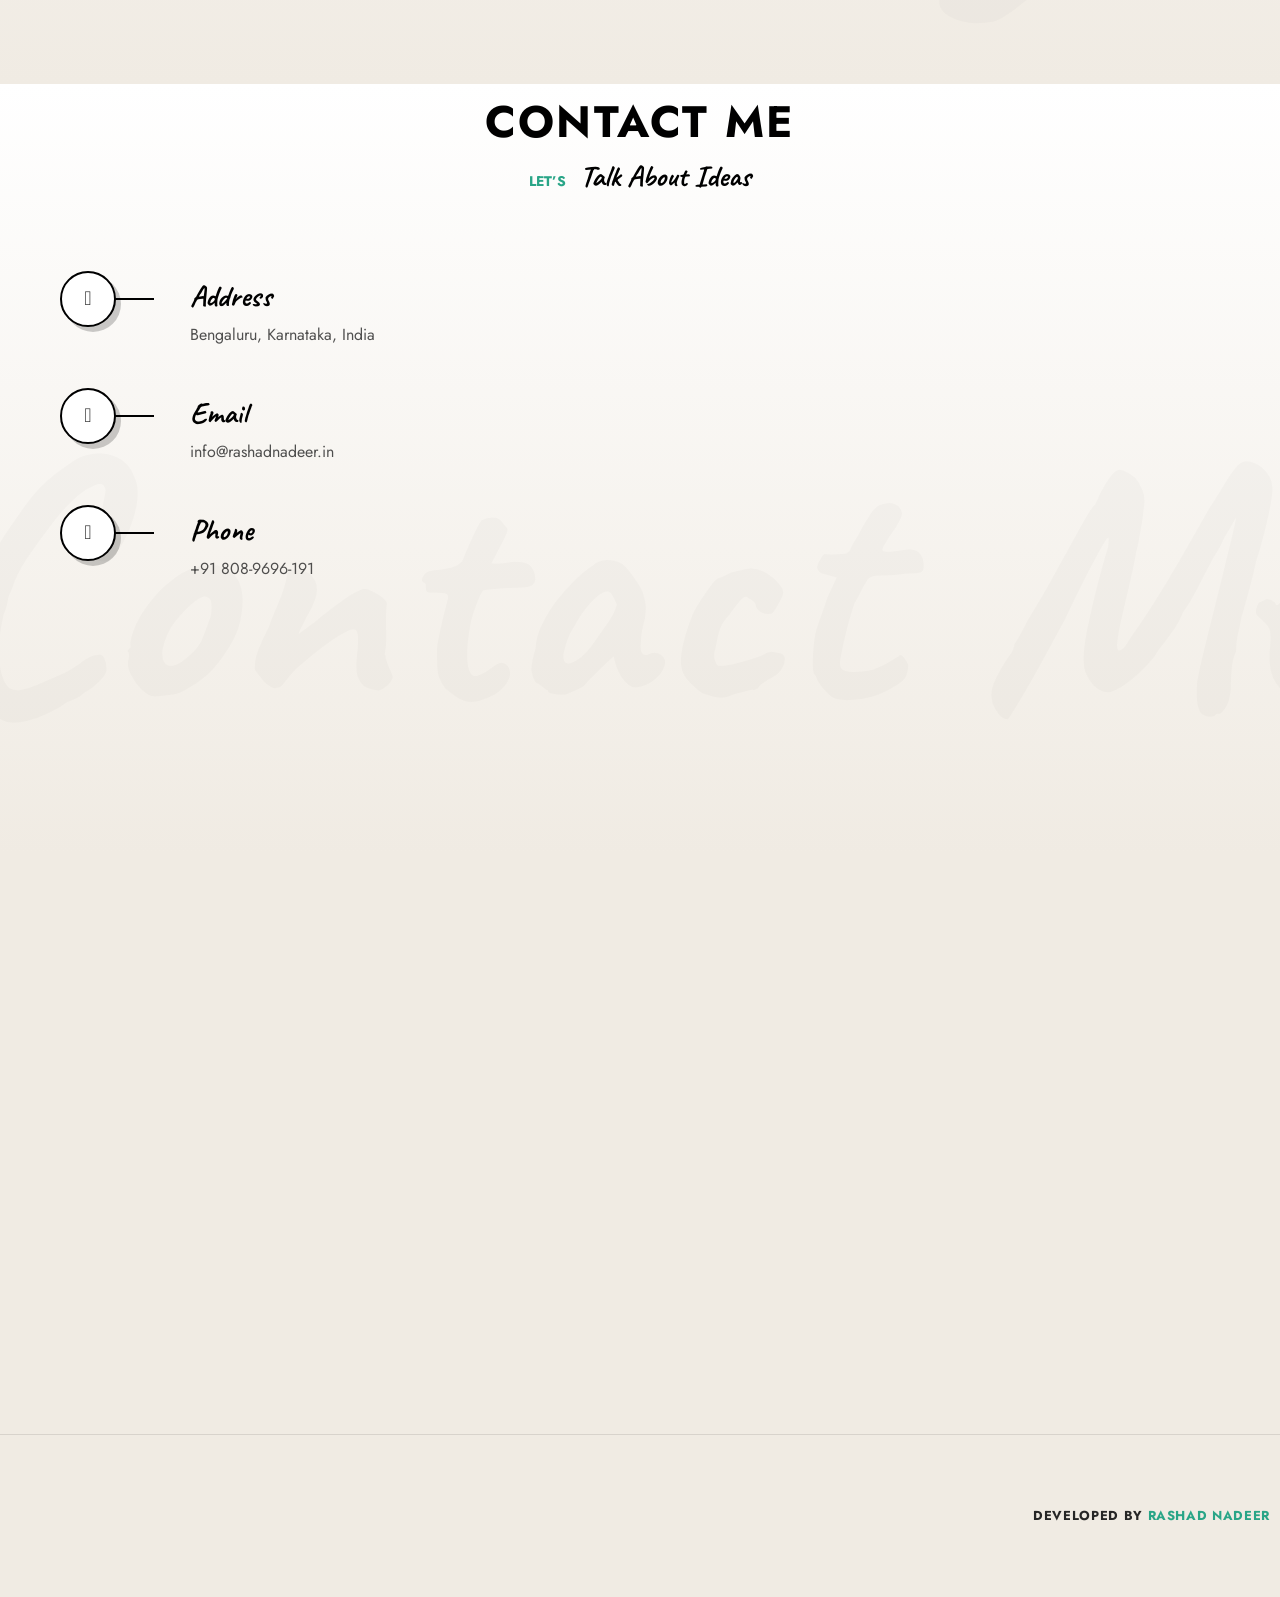
==== commit 9c8bbf92: "Update index.html" ====
--- a/index.html
+++ b/index.html
@@ -181,7 +181,7 @@
                                                             <h1 class="title splitting-text-anim-1 scroll-animate" data-splitting="chars" data-animate="active">
                                                                 <span> <b>Rashad</b> Nadeer </span>
                                                             </h1>
-                                                            <div class="label lui-subtitle">a dedicated<strong>Technical Business Analyst</strong></div>
+                                                            <div class="label lui-subtitle">a<strong>Technical Business Analyst</strong></div>
                                                         </div>
                                                         <div class="description">
                                                             <div><p>hailing from the vibrant city of Bangalore, India. With a robust background in product development and data analysis, I'm passionate about leveraging technology to drive innovative solutions and business growth. Here, you'll find insights into my professional journey, interests, and projects. Let's explore together and connect over our shared passions and unique perspectives".</p></div>  
